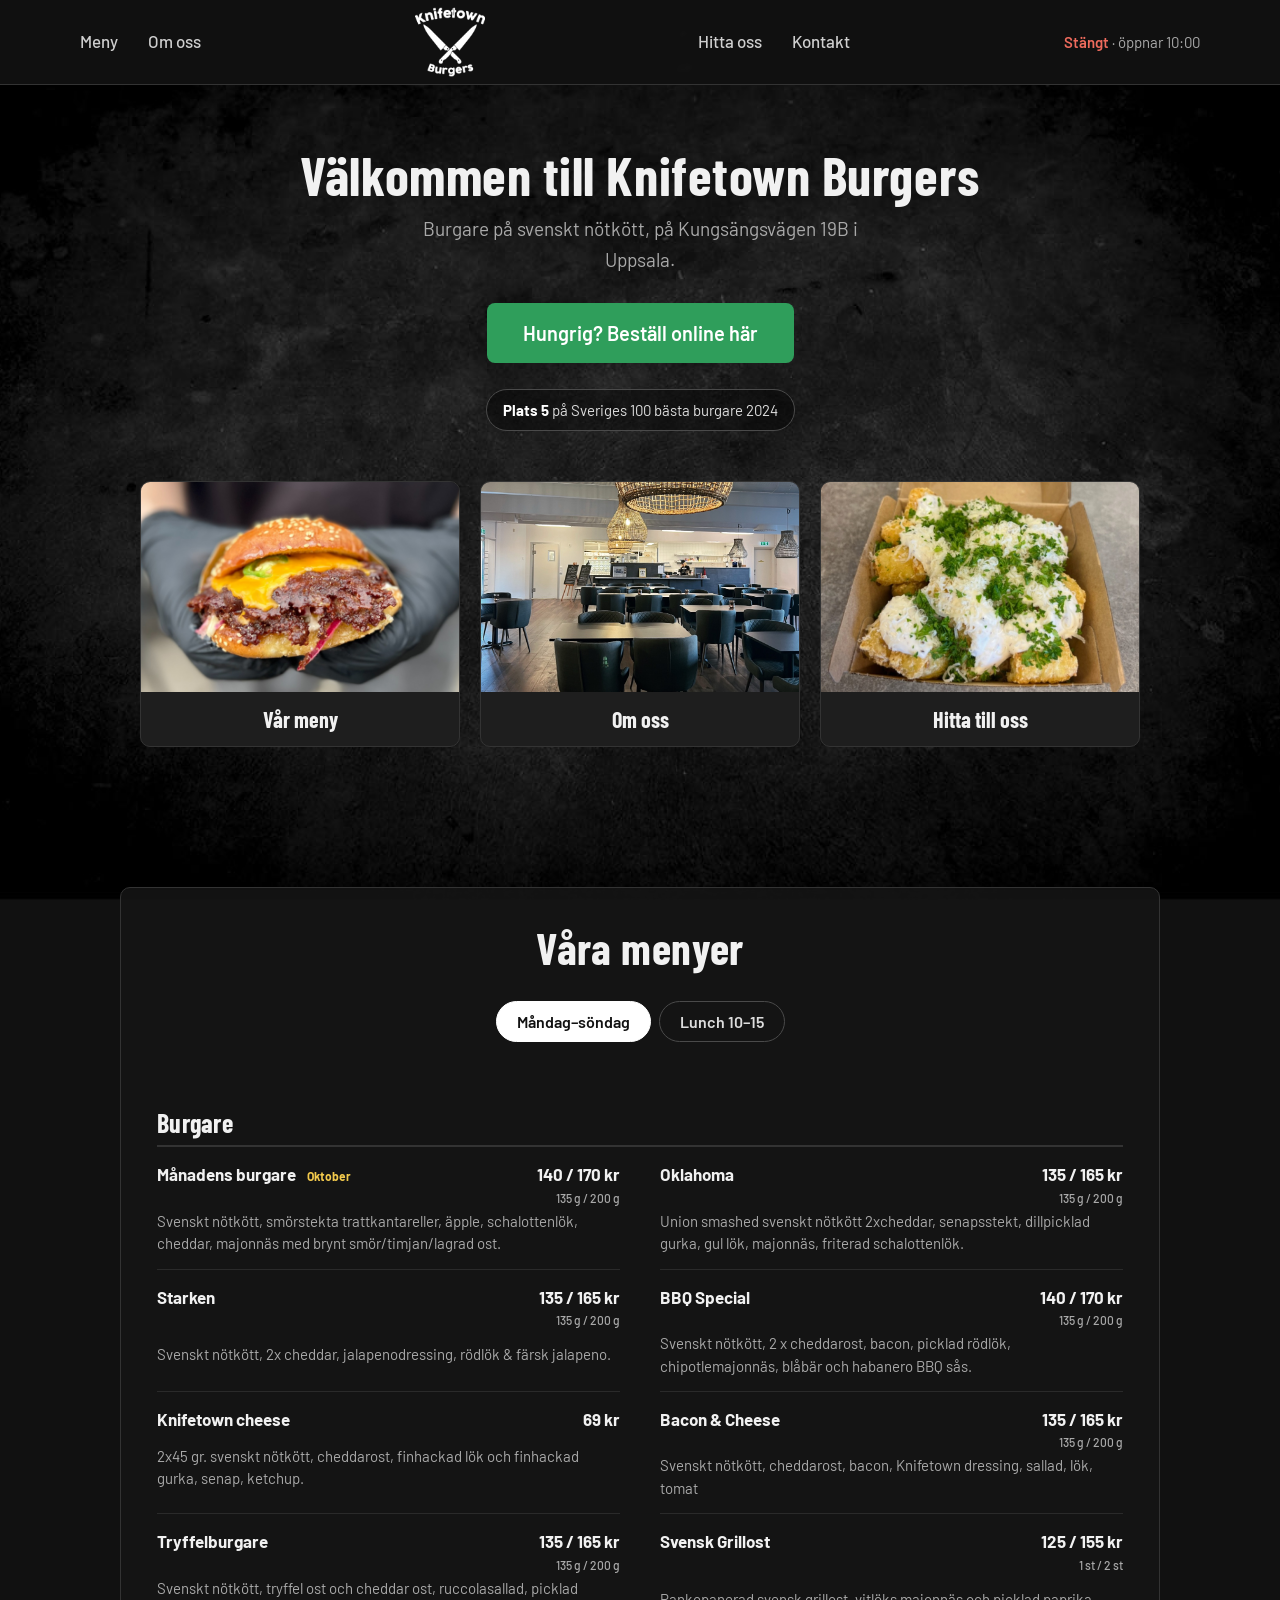
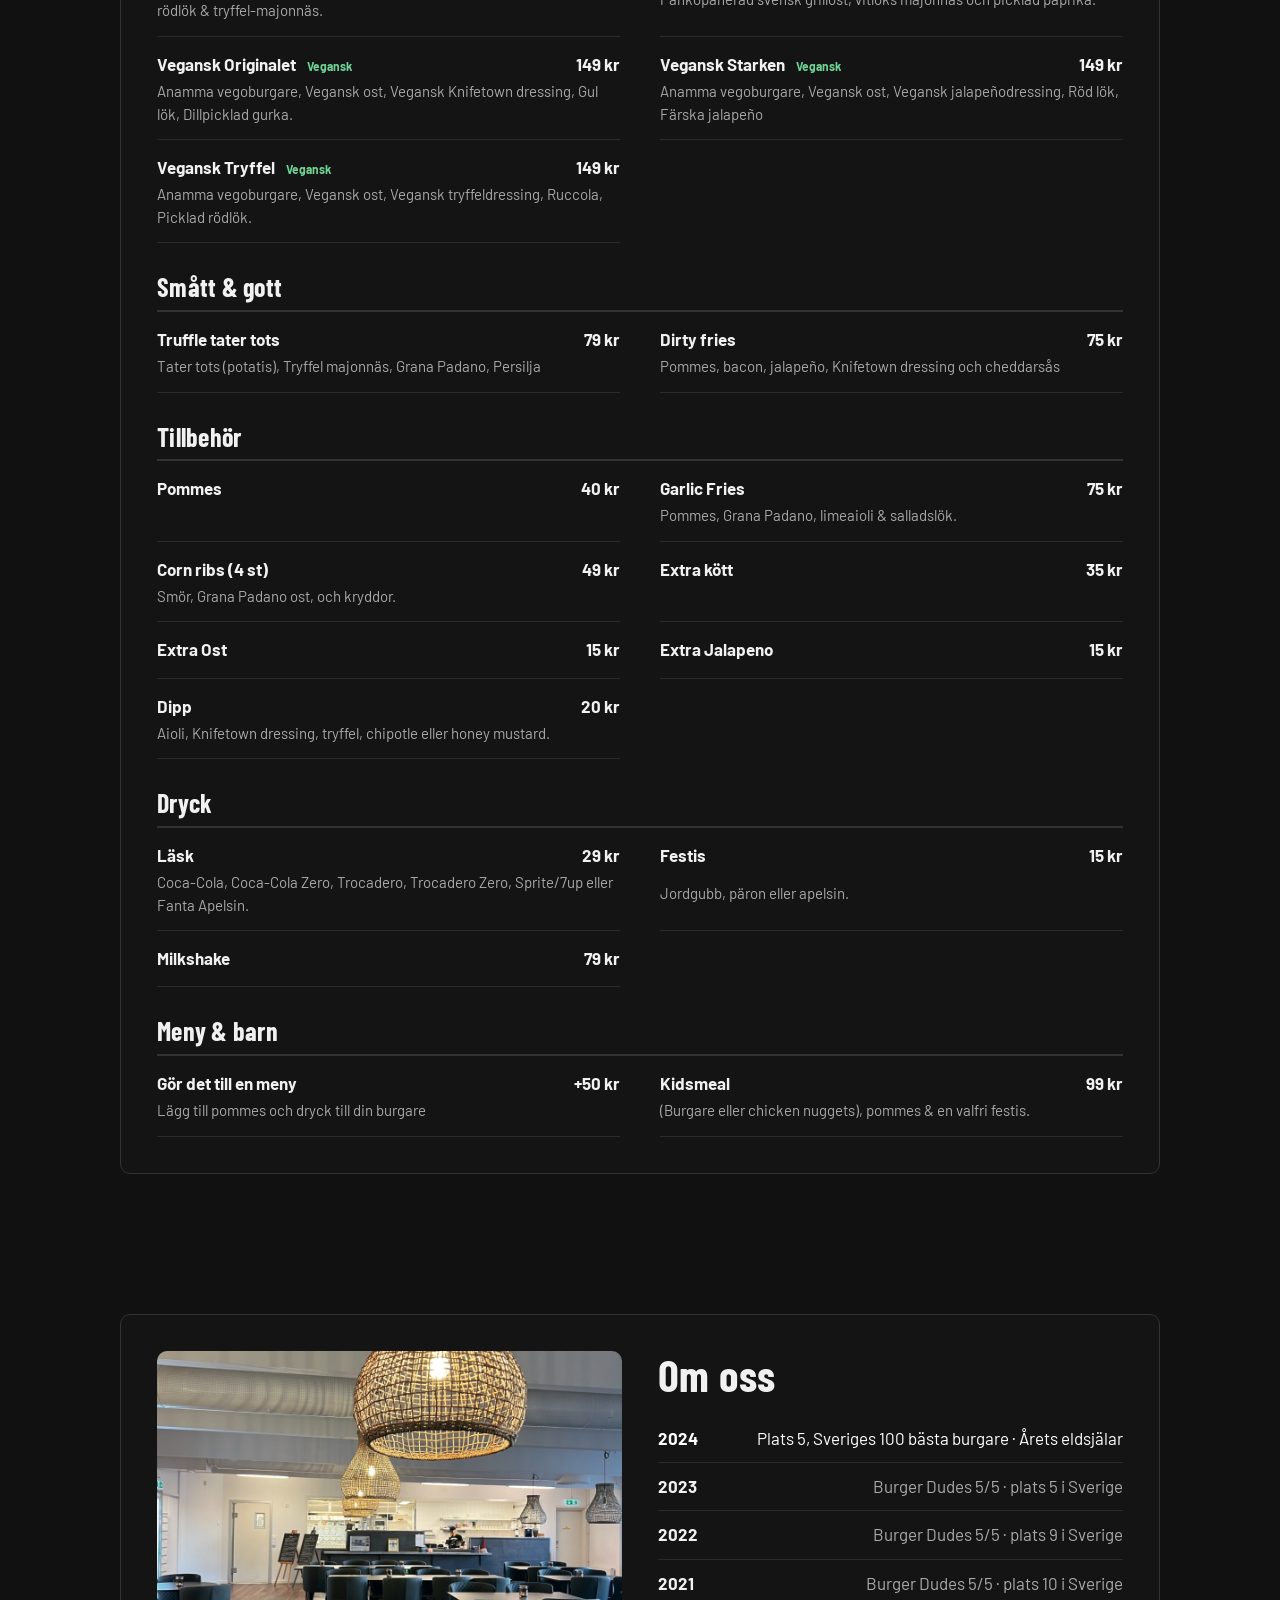
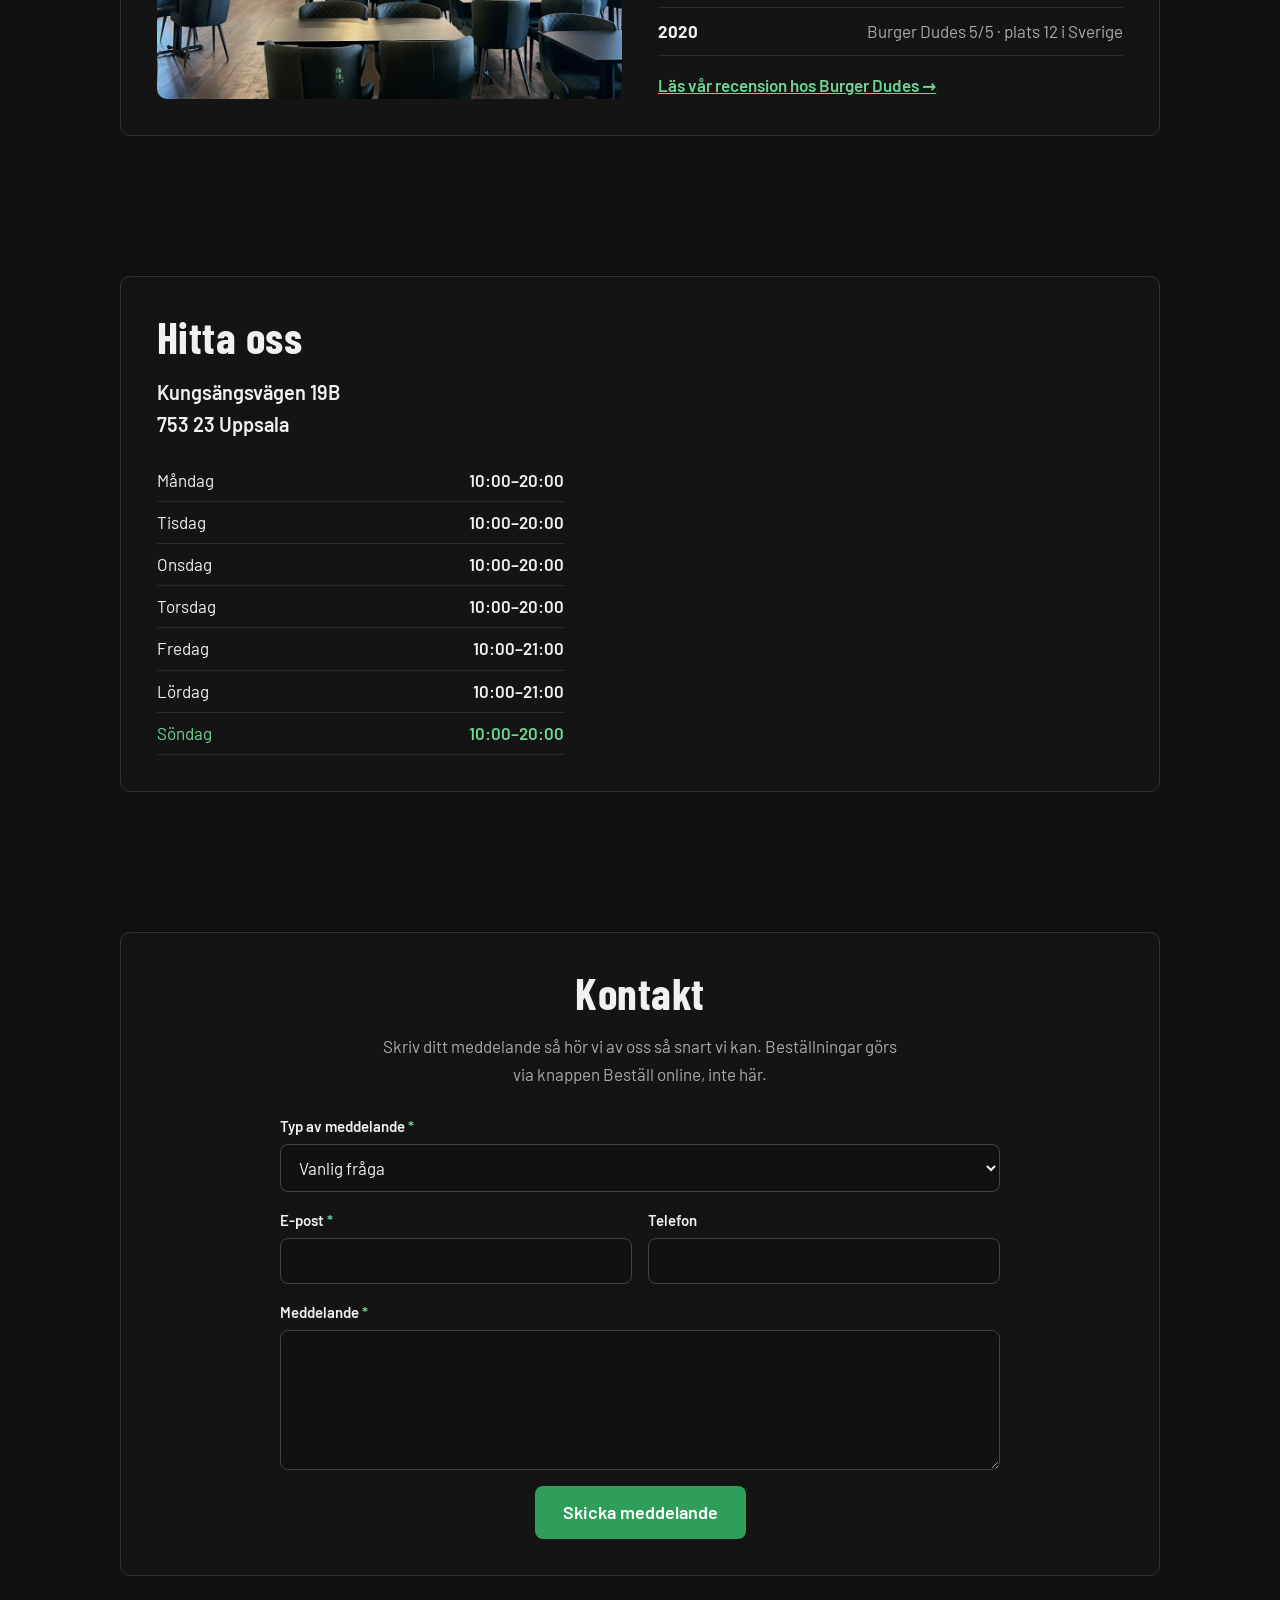
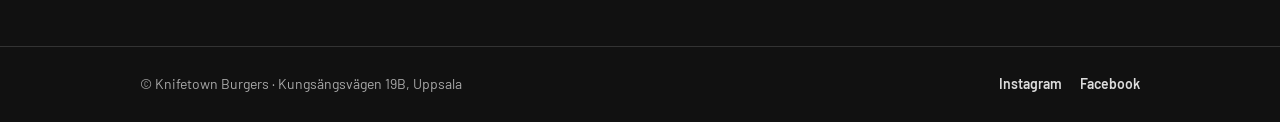
==== klassisk/index.html @ 9a9532e5 "Två versioner: klassisk och modern, med startsida" ====
<!doctype html>
<html lang="sv">
<head>
<meta charset="utf-8">
<meta name="viewport" content="width=device-width, initial-scale=1">
<meta name="robots" content="noindex">
<title>Knifetown Burgers – Uppsala</title>
<meta name="description" content="Burgare på svenskt nötkött på Kungsängsvägen 19B i Uppsala. Plats 5 på Sveriges 100 bästa burgare 2024. Beställ online.">
<link rel="icon" href="../img/favicon.png">
<link rel="preconnect" href="https://fonts.googleapis.com">
<link rel="preconnect" href="https://fonts.gstatic.com" crossorigin>
<link href="https://fonts.googleapis.com/css2?family=Barlow:wght@400;500;600;700&family=Barlow+Condensed:wght@600;700&display=swap" rel="stylesheet">
<script type="application/ld+json">
{
  "@context": "https://schema.org",
  "@type": "Restaurant",
  "name": "Knifetown Burgers",
  "servesCuisine": "Hamburgare",
  "address": {"@type": "PostalAddress", "streetAddress": "Kungsängsvägen 19B", "postalCode": "753 23", "addressLocality": "Uppsala", "addressCountry": "SE"},
  "openingHoursSpecification": [
    {"@type": "OpeningHoursSpecification", "dayOfWeek": ["Monday","Tuesday","Wednesday","Thursday","Sunday"], "opens": "10:00", "closes": "20:00"},
    {"@type": "OpeningHoursSpecification", "dayOfWeek": ["Friday","Saturday"], "opens": "10:00", "closes": "21:00"}
  ],
  "sameAs": ["https://www.instagram.com/knifetownburgers/", "https://www.facebook.com/profile.php?id=100063505151036"]
}
</script>
<style>
:root{
  --bg:#141414; --panel:#1e1e1e; --line:#333; --text:#f1f1f1; --muted:#a9a9a9;
  --green:#2f9e5b; --green-2:#37b569;
  --head:"Barlow Condensed", "Arial Narrow", sans-serif;
  --body:"Barlow", system-ui, sans-serif;
}
*{box-sizing:border-box}
html{scroll-padding-top:90px}
body{margin:0;color:var(--text);font:17px/1.6 var(--body);background:#111 url("../img/bakgrund.jpg") center top/cover fixed}
img{max-width:100%;display:block}
a{color:inherit}
h1,h2,h3{font-family:var(--head);font-weight:700;line-height:1.1;margin:0;letter-spacing:.01em}
h2{font-size:clamp(32px,4vw,44px);text-align:center;margin-bottom:28px}
.wrap{max-width:1040px;margin:0 auto;padding:0 20px}
section{padding:70px 0}
.panel{background:rgba(20,20,20,.9);border:1px solid var(--line);border-radius:10px;padding:36px}

.btn{display:inline-block;font:600 18px/1.2 var(--body);text-decoration:none;text-align:center;padding:16px 28px;border-radius:8px;background:var(--green);color:#fff;border:0;cursor:pointer}
.btn:hover{background:var(--green-2)}
.btn.dark{background:#2a2a2a}
.btn.dark:hover{background:#3a3a3a}

/* header */
header{position:sticky;top:0;z-index:20;background:rgba(17,17,17,.97);border-bottom:1px solid var(--line)}
header .wrap{display:flex;align-items:center;justify-content:space-between;gap:20px;height:84px;max-width:1160px}
header nav{display:flex;gap:30px}
header nav a{text-decoration:none;font-weight:500;color:#cfcfcf}
header nav a:hover{color:#fff}
header .logo img{width:70px;height:70px}
.hours-now{font-size:15px;color:var(--muted);white-space:nowrap}
.hours-now b{color:#6fd396;font-weight:600}
.hours-now.closed b{color:#ef6b5d}
@media (max-width:860px){header nav{display:none}}

/* start */
.welcome{text-align:center;padding:60px 0 40px}
.welcome img.big{width:180px;margin:0 auto 18px}
.welcome h1{font-size:clamp(36px,5vw,54px)}
.welcome p{color:var(--muted);font-size:19px;margin:10px auto 28px;max-width:44ch}
.welcome .btn{font-size:20px;padding:18px 36px}
.badge{display:inline-flex;align-items:center;gap:10px;margin-top:26px;padding:8px 16px;border:1px solid #4a4a4a;border-radius:99px;font-size:15px;color:#ddd;background:rgba(0,0,0,.4)}
.badge b{color:#fff}
.cards{display:grid;grid-template-columns:repeat(3,1fr);gap:20px}
.card{display:block;text-decoration:none;background:var(--panel);border:1px solid var(--line);border-radius:10px;overflow:hidden;transition:transform .2s}
.card:hover{transform:translateY(-3px)}
.card img{width:100%;height:210px;object-fit:cover}
.card span{display:block;padding:16px;text-align:center;font:700 22px/1 var(--head)}
@media (max-width:760px){.cards{grid-template-columns:1fr}}

/* meny */
.menu-switch{display:flex;justify-content:center;gap:8px;margin-bottom:10px}
.menu-switch button{font:600 16px var(--body);padding:10px 20px;border-radius:99px;border:1px solid #4a4a4a;background:transparent;color:#ddd;cursor:pointer}
.menu-switch button[aria-pressed=true]{background:#fff;color:#111;border-color:#fff}
.lunch-note{text-align:center;color:#6fd396;font-weight:600;min-height:1.6em;margin:0 0 6px}
.cat{margin-top:30px}
.cat h3{font-size:26px;border-bottom:2px solid var(--line);padding-bottom:8px}
.items{display:grid;grid-template-columns:1fr 1fr;gap:0 40px}
.item{display:grid;grid-template-columns:1fr auto;gap:2px 16px;padding:14px 0;border-bottom:1px solid #2a2a2a}
.item b{font-weight:700}
.item .v{font-size:12px;font-weight:700;color:#6fd396;margin-left:8px}
.item .pr{font-weight:700;white-space:nowrap;text-align:right}
.item .pr small{display:block;font-size:12px;font-weight:500;color:var(--muted)}
.item p{grid-column:1 / 3;margin:0;color:var(--muted);font-size:15px;line-height:1.5}
body.lunch .item.no-lunch{opacity:.35}
@media (max-width:760px){.items{grid-template-columns:1fr}.panel{padding:24px 18px}}

/* om oss */
.about{display:grid;grid-template-columns:1fr 1fr;gap:36px;align-items:center}
.about img{border-radius:10px;width:100%;aspect-ratio:4/3;object-fit:cover}
.about h2{text-align:left;margin-bottom:16px}
.awards{list-style:none;margin:0;padding:0}
.awards li{display:flex;justify-content:space-between;gap:16px;padding:10px 0;border-bottom:1px solid #2a2a2a}
.awards li b{font-weight:700}
.awards li span{color:var(--muted);text-align:right}
.awards li.top b,.awards li.top span{color:#fff}
.about a.link{display:inline-block;margin-top:16px;color:#6fd396;font-weight:600}
@media (max-width:760px){.about{grid-template-columns:1fr}}

/* hitta oss */
.find{display:grid;grid-template-columns:1fr 1.3fr;gap:30px;align-items:start}
.find h2{text-align:left;margin-bottom:14px}
.find .addr{font-size:20px;font-weight:600;margin:0 0 20px}
.hours{width:100%;border-collapse:collapse}
.hours td{padding:7px 0;border-bottom:1px solid #2a2a2a}
.hours td:last-child{text-align:right;font-weight:600}
.hours tr.today td{color:#6fd396}
.find iframe{width:100%;height:100%;min-height:340px;border:0;border-radius:10px}
@media (max-width:760px){.find{grid-template-columns:1fr}}

/* kontakt */
form{display:grid;grid-template-columns:1fr 1fr;gap:16px;max-width:720px;margin:0 auto}
form label{display:grid;gap:6px;font-weight:600;font-size:15px}
form label.full{grid-column:1 / -1}
form input,form select,form textarea{font:17px var(--body);color:var(--text);background:#111;border:1px solid #444;border-radius:8px;padding:12px 14px;width:100%}
form textarea{min-height:140px;resize:vertical}
form input:focus,form select:focus,form textarea:focus{outline:2px solid var(--green);border-color:var(--green)}
form .req{color:#6fd396}
form .btn{grid-column:1 / -1;justify-self:center}
.contact-intro{text-align:center;color:var(--muted);max-width:52ch;margin:-12px auto 26px}
.sent{grid-column:1 / -1;text-align:center;margin:0;padding:14px;border-radius:8px;background:rgba(47,158,91,.15);border:1px solid var(--green);display:none}
.sent.show{display:block}
@media (max-width:640px){form{grid-template-columns:1fr}}

footer{background:#111;border-top:1px solid var(--line);padding:26px 0 100px;color:var(--muted);font-size:14px}
footer .wrap{display:flex;justify-content:space-between;align-items:center;gap:16px;flex-wrap:wrap}
footer .social{display:flex;gap:18px}
footer .social a{color:#ddd;font-weight:600;text-decoration:none}
footer .social a:hover{color:#fff}
@media (min-width:761px){footer{padding-bottom:26px}}

.orderbar{display:none}
@media (max-width:760px){
  .orderbar{display:block;position:fixed;left:12px;right:12px;bottom:calc(12px + env(safe-area-inset-bottom));z-index:30}
  .orderbar .btn{display:block;box-shadow:0 6px 20px rgba(0,0,0,.5)}
}
</style>
</head>
<body>

<header>
  <div class="wrap">
    <nav>
      <a href="#meny">Meny</a>
      <a href="#om">Om oss</a>
    </nav>
    <a class="logo" href="#"><img src="../img/logo.png" alt="Knifetown Burgers"></a>
    <nav>
      <a href="#hitta">Hitta oss</a>
      <a href="#kontakt">Kontakt</a>
    </nav>
    <span class="hours-now" id="status">Öppet 10–20</span>
  </div>
</header>

<main>
<section class="welcome">
  <div class="wrap">
    <h1>Välkommen till Knifetown Burgers</h1>
    <p>Burgare på svenskt nötkött, på Kungsängsvägen 19B i Uppsala.</p>
    <a class="btn" href="https://qopla.com/restaurant/knifetown-burgers-/qQALLpRyEO/order" target="_blank" rel="noopener">Hungrig? Beställ online här</a>
    <div><span class="badge"><span><b>Plats 5</b> på Sveriges 100 bästa burgare 2024</span></span></div>
  </div>
</section>

<section style="padding-top:10px">
  <div class="wrap cards">
    <a class="card" href="#meny"><img src="../img/burgare.jpg" alt="Burgare med cheddar"><span>Vår meny</span></a>
    <a class="card" href="#om"><img src="../img/restaurang.jpg" alt="Matsalen" style="object-position:center 65%"><span>Om oss</span></a>
    <a class="card" href="#hitta"><img src="../img/tater-tots.jpg" alt="Truffle tater tots"><span>Hitta till oss</span></a>
  </div>
</section>

<section id="meny">
  <div class="wrap panel">
    <h2>Våra menyer</h2>
    <div class="menu-switch" role="group" aria-label="Välj meny">
      <button type="button" aria-pressed="true" data-mode="dag">Måndag–söndag</button>
      <button type="button" aria-pressed="false" data-mode="lunch">Lunch 10–15</button>
    </div>
    <p class="lunch-note" id="lunch-note"></p>
    <div class="cat">
      <h3>Burgare</h3>
      <div class="items">
        <div class="item"><b>Månadens burgare <span class="v" style="color:#f2c94c">Oktober</span></b><span class="pr" data-dag="140 / 170 kr" data-lunch="170 / 200 kr">140 / 170 kr<small>135 g / 200 g</small></span><p>Svenskt nötkött, smörstekta trattkantareller, äpple, schalottenlök, cheddar, majonnäs med brynt smör/timjan/lagrad ost.</p></div>
        <div class="item"><b>Oklahoma</b><span class="pr" data-dag="135 / 165 kr" data-lunch="165 / 195 kr">135 / 165 kr<small>135 g / 200 g</small></span><p>Union smashed svenskt nötkött 2xcheddar, senapsstekt, dillpicklad gurka, gul lök, majonnäs, friterad schalottenlök.</p></div>
        <div class="item"><b>Starken</b><span class="pr" data-dag="135 / 165 kr" data-lunch="165 / 195 kr">135 / 165 kr<small>135 g / 200 g</small></span><p>Svenskt nötkött, 2x cheddar, jalapenodressing, rödlök &amp; färsk jalapeno.</p></div>
        <div class="item"><b>BBQ Special</b><span class="pr" data-dag="140 / 170 kr" data-lunch="170 / 200 kr">140 / 170 kr<small>135 g / 200 g</small></span><p>Svenskt nötkött, 2 x cheddarost, bacon, picklad rödlök, chipotlemajonnäs, blåbär och habanero BBQ sås.</p></div>
        <div class="item"><b>Knifetown cheese</b><span class="pr" data-dag="69 kr" data-lunch="99 kr">69 kr</span><p>2x45 gr. svenskt nötkött, cheddarost, finhackad lök och finhackad gurka, senap, ketchup.</p></div>
        <div class="item"><b>Bacon &amp; Cheese</b><span class="pr" data-dag="135 / 165 kr" data-lunch="165 / 195 kr">135 / 165 kr<small>135 g / 200 g</small></span><p>Svenskt nötkött, cheddarost, bacon, Knifetown dressing, sallad, lök, tomat</p></div>
        <div class="item"><b>Tryffelburgare</b><span class="pr" data-dag="135 / 165 kr" data-lunch="165 / 195 kr">135 / 165 kr<small>135 g / 200 g</small></span><p>Svenskt nötkött, tryffel ost och cheddar ost, ruccolasallad, picklad rödlök &amp; tryffel-majonnäs.</p></div>
        <div class="item"><b>Svensk Grillost</b><span class="pr" data-dag="125 / 155 kr" data-lunch="155 / 170 kr">125 / 155 kr<small>1 st / 2 st</small></span><p>Pankopanerad svensk grillost, vitlöks majonnäs och picklad paprika.</p></div>
        <div class="item"><b>Vegansk Originalet <span class="v">Vegansk</span></b><span class="pr" data-dag="149 kr" data-lunch="170 kr">149 kr</span><p>Anamma vegoburgare, Vegansk ost, Vegansk Knifetown dressing, Gul lök, Dillpicklad gurka.</p></div>
        <div class="item"><b>Vegansk Starken <span class="v">Vegansk</span></b><span class="pr" data-dag="149 kr" data-lunch="170 kr">149 kr</span><p>Anamma vegoburgare, Vegansk ost, Vegansk jalapeñodressing, Röd lök, Färska jalapeño</p></div>
        <div class="item"><b>Vegansk Tryffel <span class="v">Vegansk</span></b><span class="pr" data-dag="149 kr" data-lunch="170 kr">149 kr</span><p>Anamma vegoburgare, Vegansk ost, Vegansk tryffeldressing, Ruccola, Picklad rödlök.</p></div>
      </div>
    </div>
    <div class="cat">
      <h3>Smått &amp; gott</h3>
      <div class="items">
        <div class="item"><b>Truffle tater tots</b><span class="pr">79 kr</span><p>Tater tots (potatis), Tryffel majonnäs, Grana Padano, Persilja</p></div>
        <div class="item no-lunch"><b>Dirty fries</b><span class="pr">75 kr</span><p>Pommes, bacon, jalapeño, Knifetown dressing och cheddarsås</p></div>
      </div>
    </div>
    <div class="cat">
      <h3>Tillbehör</h3>
      <div class="items">
        <div class="item"><b>Pommes</b><span class="pr">40 kr</span></div>
        <div class="item"><b>Garlic Fries</b><span class="pr">75 kr</span><p>Pommes, Grana Padano, limeaioli &amp; salladslök.</p></div>
        <div class="item no-lunch"><b>Corn ribs (4 st)</b><span class="pr">49 kr</span><p>Smör, Grana Padano ost, och kryddor.</p></div>
        <div class="item"><b>Extra kött</b><span class="pr">35 kr</span></div>
        <div class="item"><b>Extra Ost</b><span class="pr">15 kr</span></div>
        <div class="item"><b>Extra Jalapeno</b><span class="pr">15 kr</span></div>
        <div class="item"><b>Dipp</b><span class="pr">20 kr</span><p>Aioli, Knifetown dressing, tryffel, chipotle eller honey mustard.</p></div>
      </div>
    </div>
    <div class="cat">
      <h3>Dryck</h3>
      <div class="items">
        <div class="item"><b>Läsk</b><span class="pr">29 kr</span><p>Coca-Cola, Coca-Cola Zero, Trocadero, Trocadero Zero, Sprite/7up eller Fanta Apelsin.</p></div>
        <div class="item"><b>Festis</b><span class="pr">15 kr</span><p>Jordgubb, päron eller apelsin.</p></div>
        <div class="item"><b>Milkshake</b><span class="pr">79 kr</span></div>
      </div>
    </div>
    <div class="cat">
      <h3>Meny &amp; barn</h3>
      <div class="items">
        <div class="item no-lunch"><b>Gör det till en meny</b><span class="pr">+50 kr</span><p>Lägg till pommes och dryck till din burgare</p></div>
        <div class="item"><b>Kidsmeal</b><span class="pr">99 kr</span><p>(Burgare eller chicken nuggets), pommes &amp; en valfri festis.</p></div>
      </div>
    </div>
  </div>
</section>

<section id="om">
  <div class="wrap panel about">
    <img src="../img/restaurang.jpg" alt="Matsalen hos Knifetown Burgers" loading="lazy">
    <div>
      <h2>Om oss</h2>
      <ul class="awards">
        <li class="top"><b>2024</b><span>Plats 5, Sveriges 100 bästa burgare · Årets eldsjälar</span></li>
        <li><b>2023</b><span>Burger Dudes 5/5 · plats 5 i Sverige</span></li>
        <li><b>2022</b><span>Burger Dudes 5/5 · plats 9 i Sverige</span></li>
        <li><b>2021</b><span>Burger Dudes 5/5 · plats 10 i Sverige</span></li>
        <li><b>2020</b><span>Burger Dudes 5/5 · plats 12 i Sverige</span></li>
      </ul>
      <a class="link" href="https://www.burgerdudes.se/sweden/knivsta/knifetown-burgers/" target="_blank" rel="noopener">Läs vår recension hos Burger Dudes →</a>
    </div>
  </div>
</section>

<section id="hitta">
  <div class="wrap panel find">
    <div>
      <h2>Hitta oss</h2>
      <p class="addr">Kungsängsvägen 19B<br>753 23 Uppsala</p>
      <table class="hours">
        <tr data-d="1"><td>Måndag</td><td>10:00–20:00</td></tr>
        <tr data-d="2"><td>Tisdag</td><td>10:00–20:00</td></tr>
        <tr data-d="3"><td>Onsdag</td><td>10:00–20:00</td></tr>
        <tr data-d="4"><td>Torsdag</td><td>10:00–20:00</td></tr>
        <tr data-d="5"><td>Fredag</td><td>10:00–21:00</td></tr>
        <tr data-d="6"><td>Lördag</td><td>10:00–21:00</td></tr>
        <tr data-d="0"><td>Söndag</td><td>10:00–20:00</td></tr>
      </table>
    </div>
    <iframe title="Karta till Knifetown Burgers" loading="lazy" src="https://www.google.com/maps?q=Kungs%C3%A4ngsv%C3%A4gen+19B,+753+23+Uppsala&output=embed"></iframe>
  </div>
</section>

<section id="kontakt">
  <div class="wrap panel">
    <h2>Kontakt</h2>
    <p class="contact-intro">Skriv ditt meddelande så hör vi av oss så snart vi kan. Beställningar görs via knappen Beställ online, inte här.</p>
    <form id="contact-form" novalidate>
      <label class="full"><span>Typ av meddelande <span class="req">*</span></span>
        <select name="typ" required>
          <option>Vanlig fråga</option>
          <option>Fel på hemsidan (inte beställningar via Qopla)</option>
        </select>
      </label>
      <label><span>E-post <span class="req">*</span></span><input type="email" name="epost" required autocomplete="email"></label>
      <label><span>Telefon</span><input type="tel" name="telefon" autocomplete="tel"></label>
      <label class="full"><span>Meddelande <span class="req">*</span></span><textarea name="meddelande" required></textarea></label>
      <button class="btn" type="submit">Skicka meddelande</button>
      <p class="sent" id="sent" role="status"></p>
    </form>
  </div>
</section>
</main>

<footer>
  <div class="wrap">
    <span>© Knifetown Burgers · Kungsängsvägen 19B, Uppsala</span>
    <div class="social">
      <a href="https://www.instagram.com/knifetownburgers/" target="_blank" rel="noopener">Instagram</a>
      <a href="https://www.facebook.com/profile.php?id=100063505151036" target="_blank" rel="noopener">Facebook</a>
    </div>
  </div>
</footer>

<div class="orderbar"><a class="btn" href="https://qopla.com/restaurant/knifetown-burgers-/qQALLpRyEO/order" target="_blank" rel="noopener">Beställ online</a></div>

<script>
// måndag–söndag / lunch
const note = document.getElementById("lunch-note");
document.querySelectorAll(".menu-switch button").forEach(b => b.addEventListener("click", () => {
  const lunch = b.dataset.mode === "lunch";
  document.querySelectorAll(".menu-switch button").forEach(x => x.setAttribute("aria-pressed", x === b));
  document.body.classList.toggle("lunch", lunch);
  document.querySelectorAll(".pr[data-lunch]").forEach(p => { p.firstChild.textContent = lunch ? p.dataset.lunch : p.dataset.dag; });
  note.textContent = lunch ? "Alla dagar 10–15. Pommes och dryck ingår till burgarna." : "";
}));

// kontaktformulär – demo, skickar inget
const form = document.getElementById("contact-form"), sent = document.getElementById("sent");
form.addEventListener("submit", e => {
  e.preventDefault();
  if (!form.checkValidity()) { form.reportValidity(); return; }
  sent.textContent = "Tack! Det här är en demo, så meddelandet skickades inte någonstans.";
  sent.classList.add("show");
  form.reset();
});

// öppet nu
(() => {
  const p = Object.fromEntries(new Intl.DateTimeFormat("en-GB", {timeZone:"Europe/Stockholm", weekday:"short", hour:"2-digit", minute:"2-digit", hourCycle:"h23"})
    .formatToParts(new Date()).map(x => [x.type, x.value]));
  const d = ["Sun","Mon","Tue","Wed","Thu","Fri","Sat"].indexOf(p.weekday), m = +p.hour * 60 + +p.minute;
  const close = d === 5 || d === 6 ? 21 : 20, el = document.getElementById("status");
  document.querySelector(`.hours tr[data-d="${d}"]`)?.classList.add("today");
  if (m >= 600 && m < close * 60) el.innerHTML = `<b>Öppet nu</b> · till ${close}:00`;
  else { el.classList.add("closed"); el.innerHTML = `<b>Stängt</b> · öppnar 10:00`; }
})();
</script>
</body>
</html>
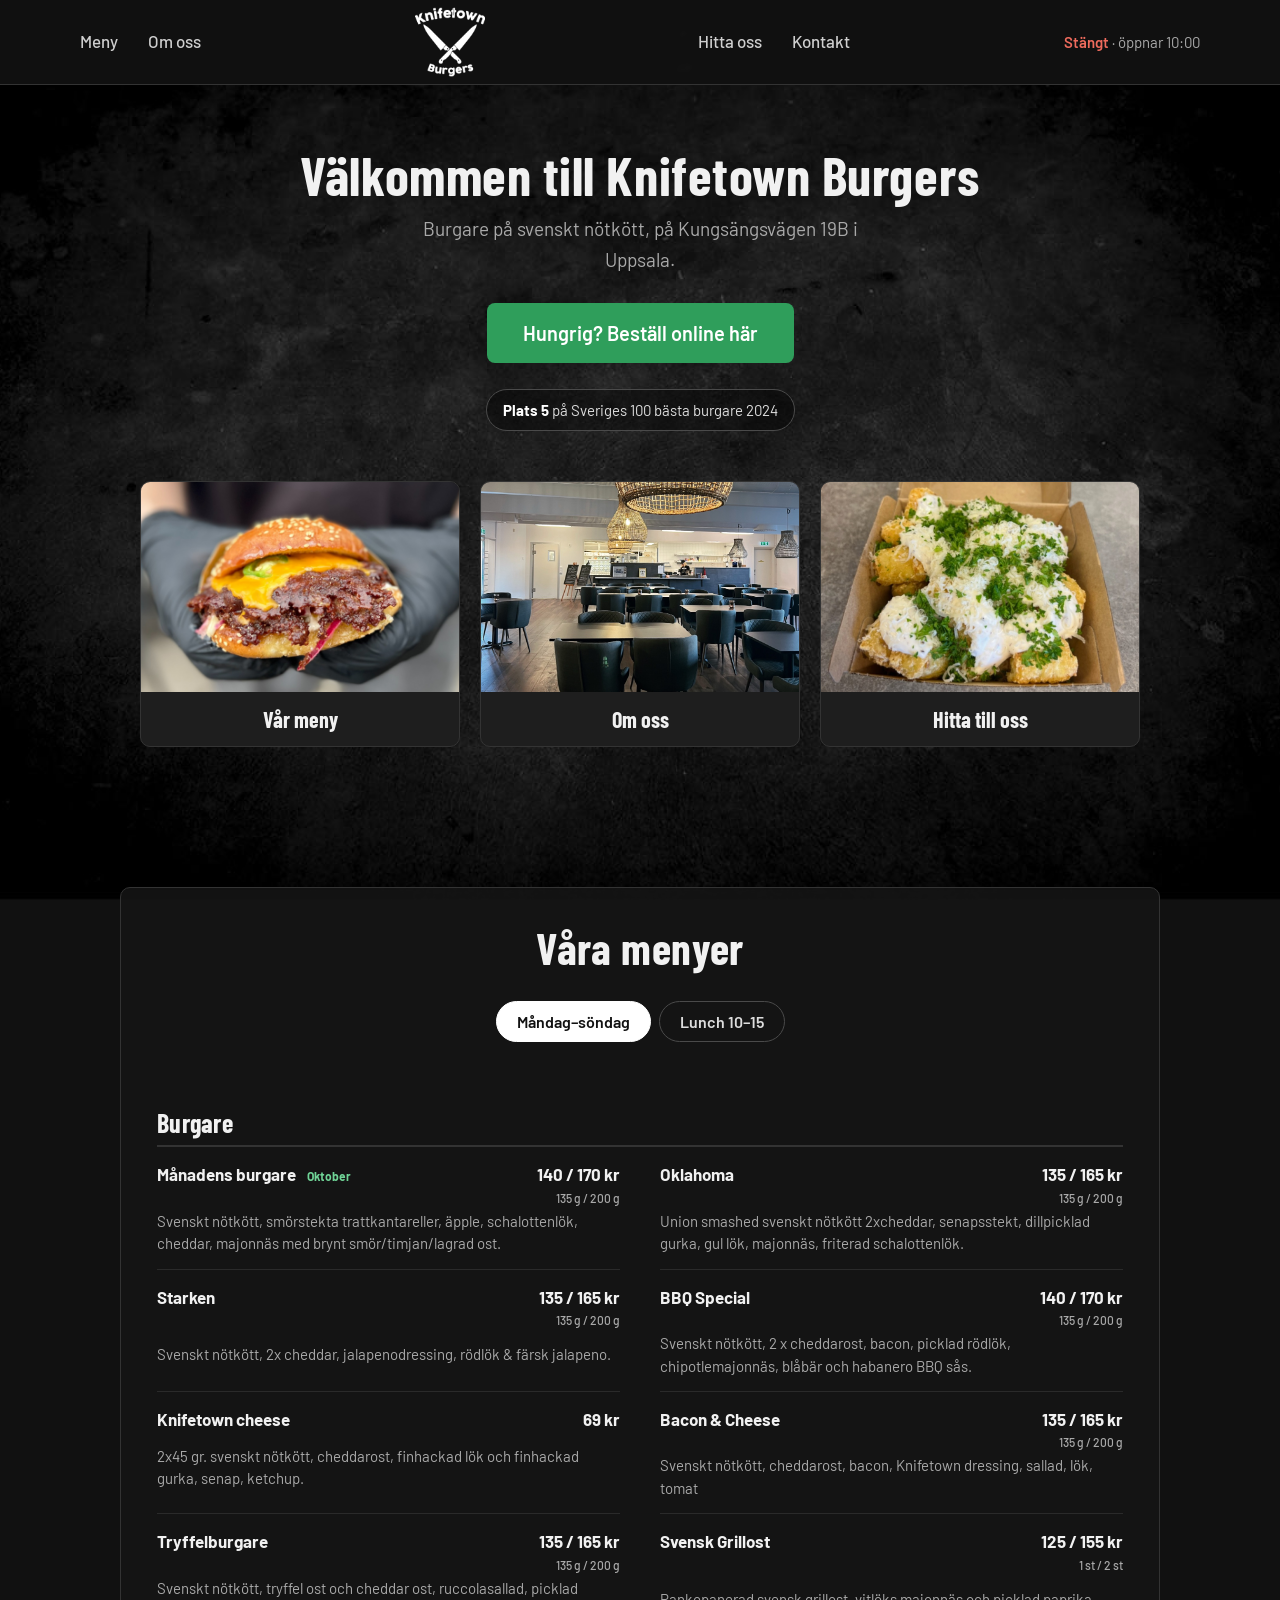
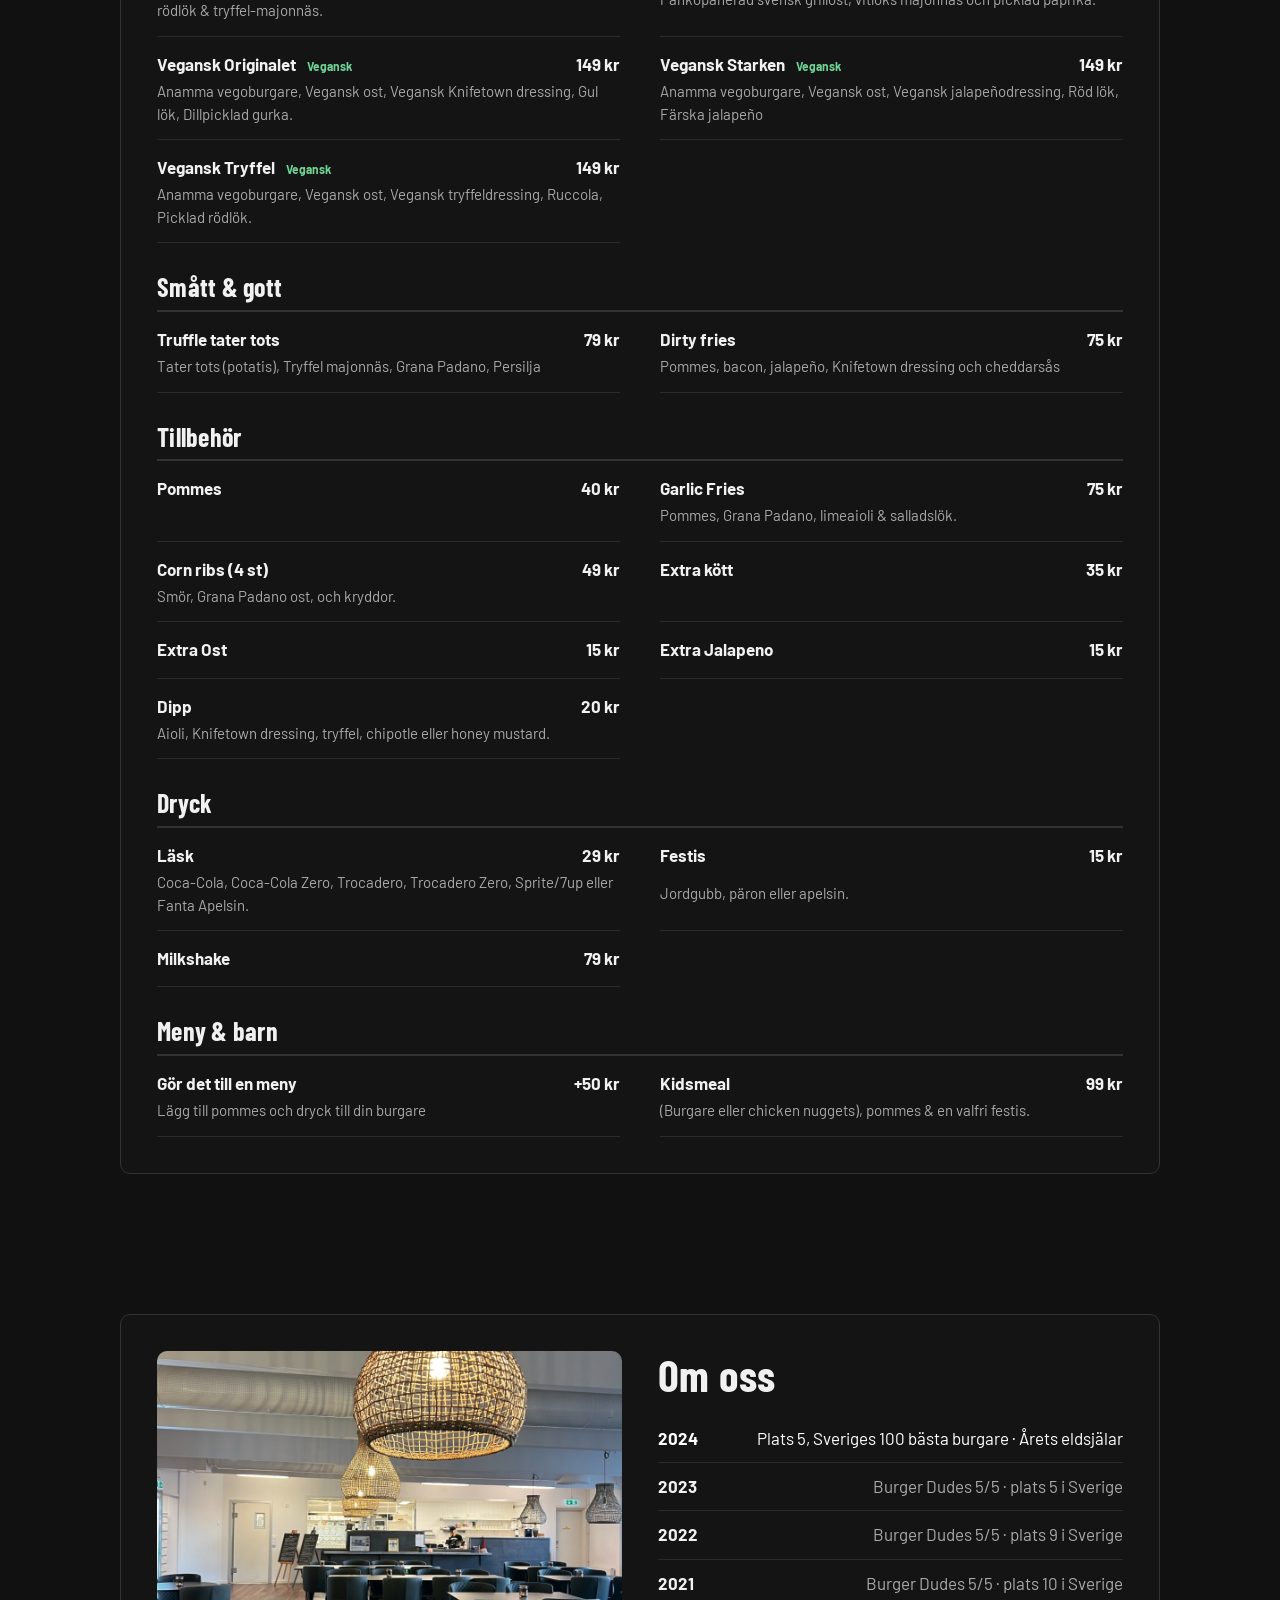
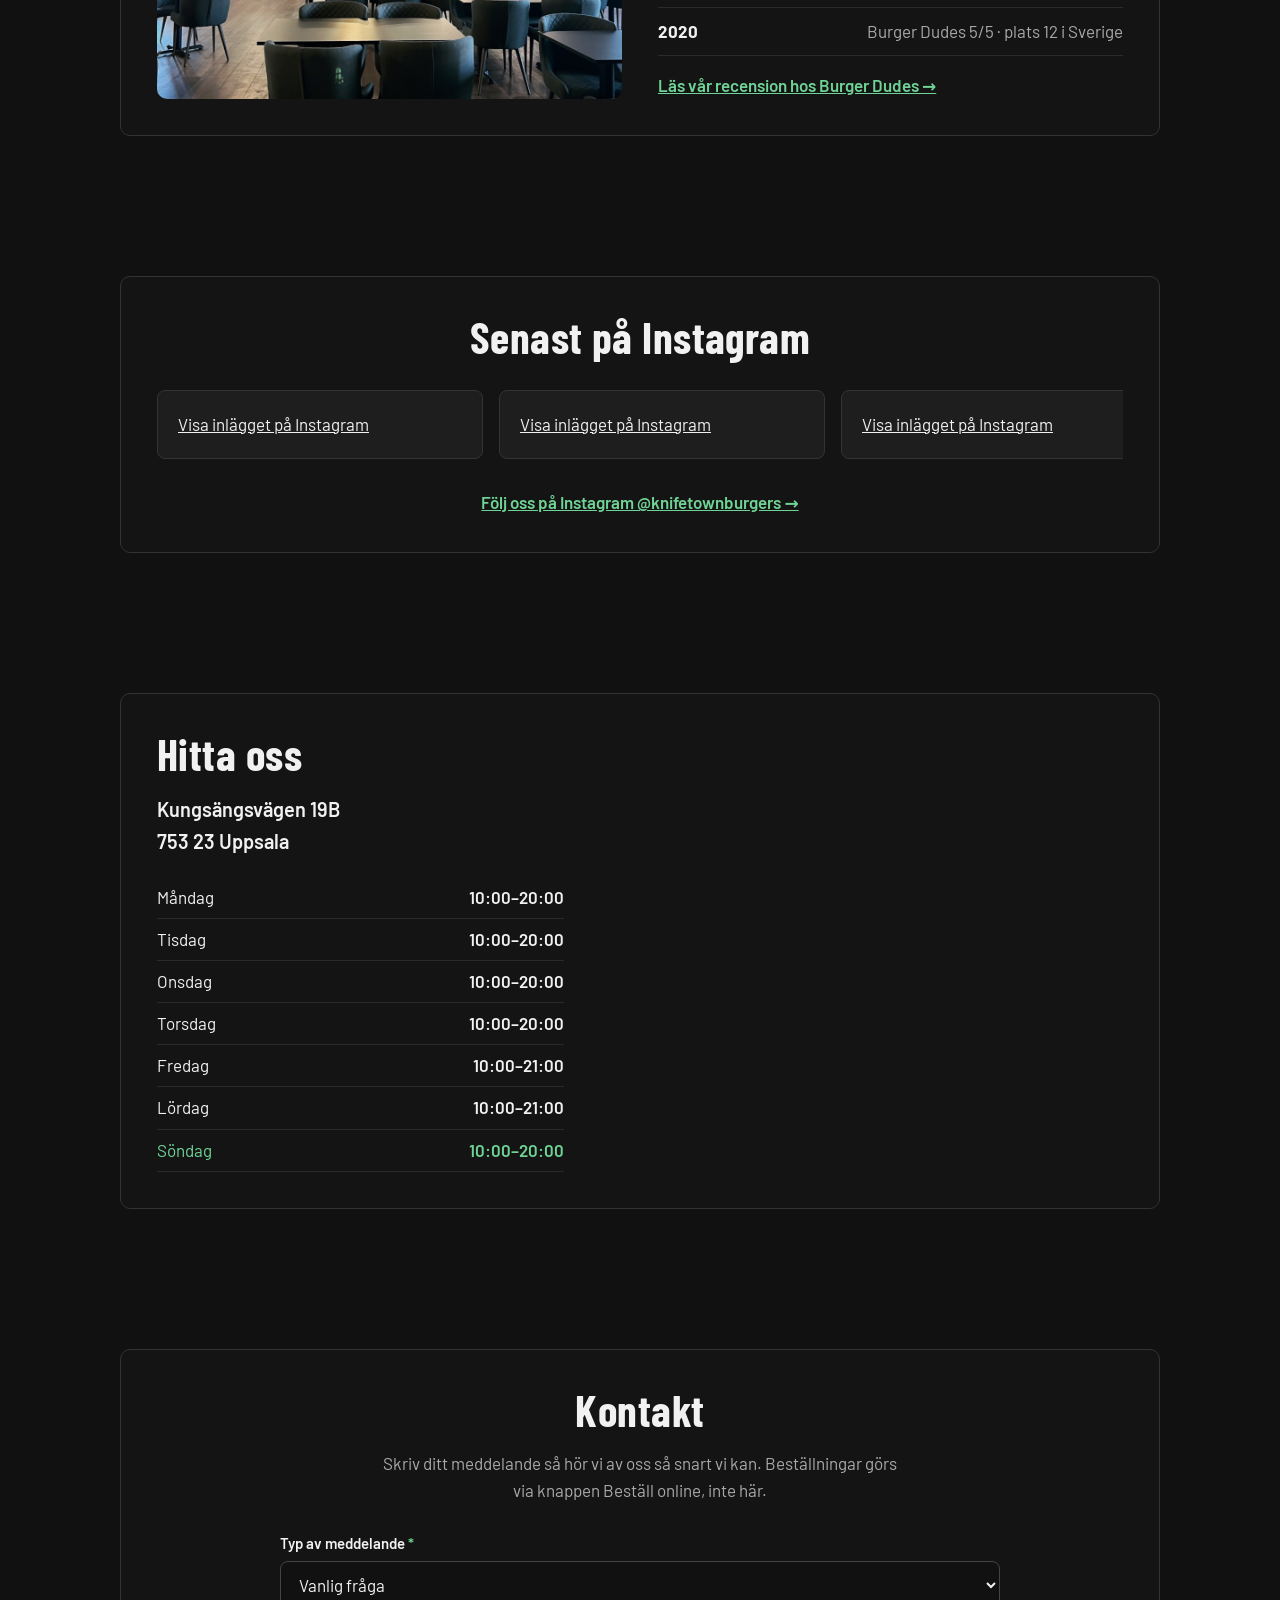
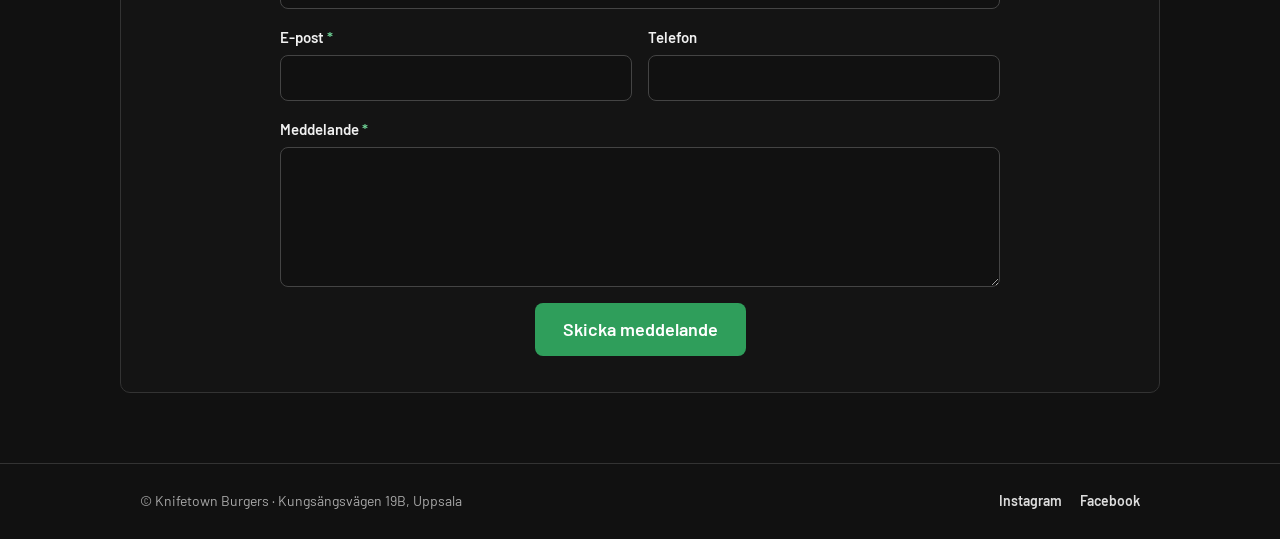
==== commit 1f39a616: "Vit accentfärg som i loggan och senaste Instagram-inläggen" ====
--- a/klassisk/index.html
+++ b/klassisk/index.html
@@ -103,6 +103,12 @@
 .about a.link{display:inline-block;margin-top:16px;color:#6fd396;font-weight:600}
 @media (max-width:760px){.about{grid-template-columns:1fr}}
 
+/* instagram */
+.feed{display:flex;gap:16px;overflow-x:auto;scroll-snap-type:x mandatory;padding-bottom:12px;scrollbar-color:#444 transparent}
+.feed .instagram-media,.feed iframe{flex:0 0 326px!important;min-width:326px!important;max-width:326px!important;margin:0!important;scroll-snap-align:start}
+.feed blockquote{background:#1e1e1e;border:1px solid #333;border-radius:8px;padding:20px}
+.insta-link{display:block;text-align:center;margin-top:18px;color:#6fd396;font-weight:600}
+
 /* hitta oss */
 .find{display:grid;grid-template-columns:1fr 1.3fr;gap:30px;align-items:start}
 .find h2{text-align:left;margin-bottom:14px}
@@ -188,7 +194,7 @@
     <div class="cat">
       <h3>Burgare</h3>
       <div class="items">
-        <div class="item"><b>Månadens burgare <span class="v" style="color:#f2c94c">Oktober</span></b><span class="pr" data-dag="140 / 170 kr" data-lunch="170 / 200 kr">140 / 170 kr<small>135 g / 200 g</small></span><p>Svenskt nötkött, smörstekta trattkantareller, äpple, schalottenlök, cheddar, majonnäs med brynt smör/timjan/lagrad ost.</p></div>
+        <div class="item"><b>Månadens burgare <span class="v" style="color:#6fd396">Oktober</span></b><span class="pr" data-dag="140 / 170 kr" data-lunch="170 / 200 kr">140 / 170 kr<small>135 g / 200 g</small></span><p>Svenskt nötkött, smörstekta trattkantareller, äpple, schalottenlök, cheddar, majonnäs med brynt smör/timjan/lagrad ost.</p></div>
         <div class="item"><b>Oklahoma</b><span class="pr" data-dag="135 / 165 kr" data-lunch="165 / 195 kr">135 / 165 kr<small>135 g / 200 g</small></span><p>Union smashed svenskt nötkött 2xcheddar, senapsstekt, dillpicklad gurka, gul lök, majonnäs, friterad schalottenlök.</p></div>
         <div class="item"><b>Starken</b><span class="pr" data-dag="135 / 165 kr" data-lunch="165 / 195 kr">135 / 165 kr<small>135 g / 200 g</small></span><p>Svenskt nötkött, 2x cheddar, jalapenodressing, rödlök &amp; färsk jalapeno.</p></div>
         <div class="item"><b>BBQ Special</b><span class="pr" data-dag="140 / 170 kr" data-lunch="170 / 200 kr">140 / 170 kr<small>135 g / 200 g</small></span><p>Svenskt nötkött, 2 x cheddarost, bacon, picklad rödlök, chipotlemajonnäs, blåbär och habanero BBQ sås.</p></div>
@@ -252,6 +258,20 @@
       </ul>
       <a class="link" href="https://www.burgerdudes.se/sweden/knivsta/knifetown-burgers/" target="_blank" rel="noopener">Läs vår recension hos Burger Dudes →</a>
     </div>
+  </div>
+</section>
+
+<section id="instagram">
+  <div class="wrap panel">
+    <h2>Senast på Instagram</h2>
+    <div class="feed">
+      <blockquote class="instagram-media" data-instgrm-permalink="https://www.instagram.com/p/Dd6La5-oDU0/" data-instgrm-version="14"><a href="https://www.instagram.com/p/Dd6La5-oDU0/" target="_blank" rel="noopener">Visa inlägget på Instagram</a></blockquote>
+      <blockquote class="instagram-media" data-instgrm-permalink="https://www.instagram.com/reel/DdtggC8oblx/" data-instgrm-version="14"><a href="https://www.instagram.com/reel/DdtggC8oblx/" target="_blank" rel="noopener">Visa inlägget på Instagram</a></blockquote>
+      <blockquote class="instagram-media" data-instgrm-permalink="https://www.instagram.com/p/Ddq5Xziocdc/" data-instgrm-version="14"><a href="https://www.instagram.com/p/Ddq5Xziocdc/" target="_blank" rel="noopener">Visa inlägget på Instagram</a></blockquote>
+      <blockquote class="instagram-media" data-instgrm-permalink="https://www.instagram.com/reel/DdI-T4IoI4z/" data-instgrm-version="14"><a href="https://www.instagram.com/reel/DdI-T4IoI4z/" target="_blank" rel="noopener">Visa inlägget på Instagram</a></blockquote>
+      <blockquote class="instagram-media" data-instgrm-permalink="https://www.instagram.com/p/Dc-vcPUI2Wy/" data-instgrm-version="14"><a href="https://www.instagram.com/p/Dc-vcPUI2Wy/" target="_blank" rel="noopener">Visa inlägget på Instagram</a></blockquote>
+    </div>
+    <a class="insta-link" href="https://www.instagram.com/knifetownburgers/" target="_blank" rel="noopener">Följ oss på Instagram @knifetownburgers →</a>
   </div>
 </section>
 
@@ -339,5 +359,6 @@
   else { el.classList.add("closed"); el.innerHTML = `<b>Stängt</b> · öppnar 10:00`; }
 })();
 </script>
+<script async src="https://www.instagram.com/embed.js"></script>
 </body>
 </html>
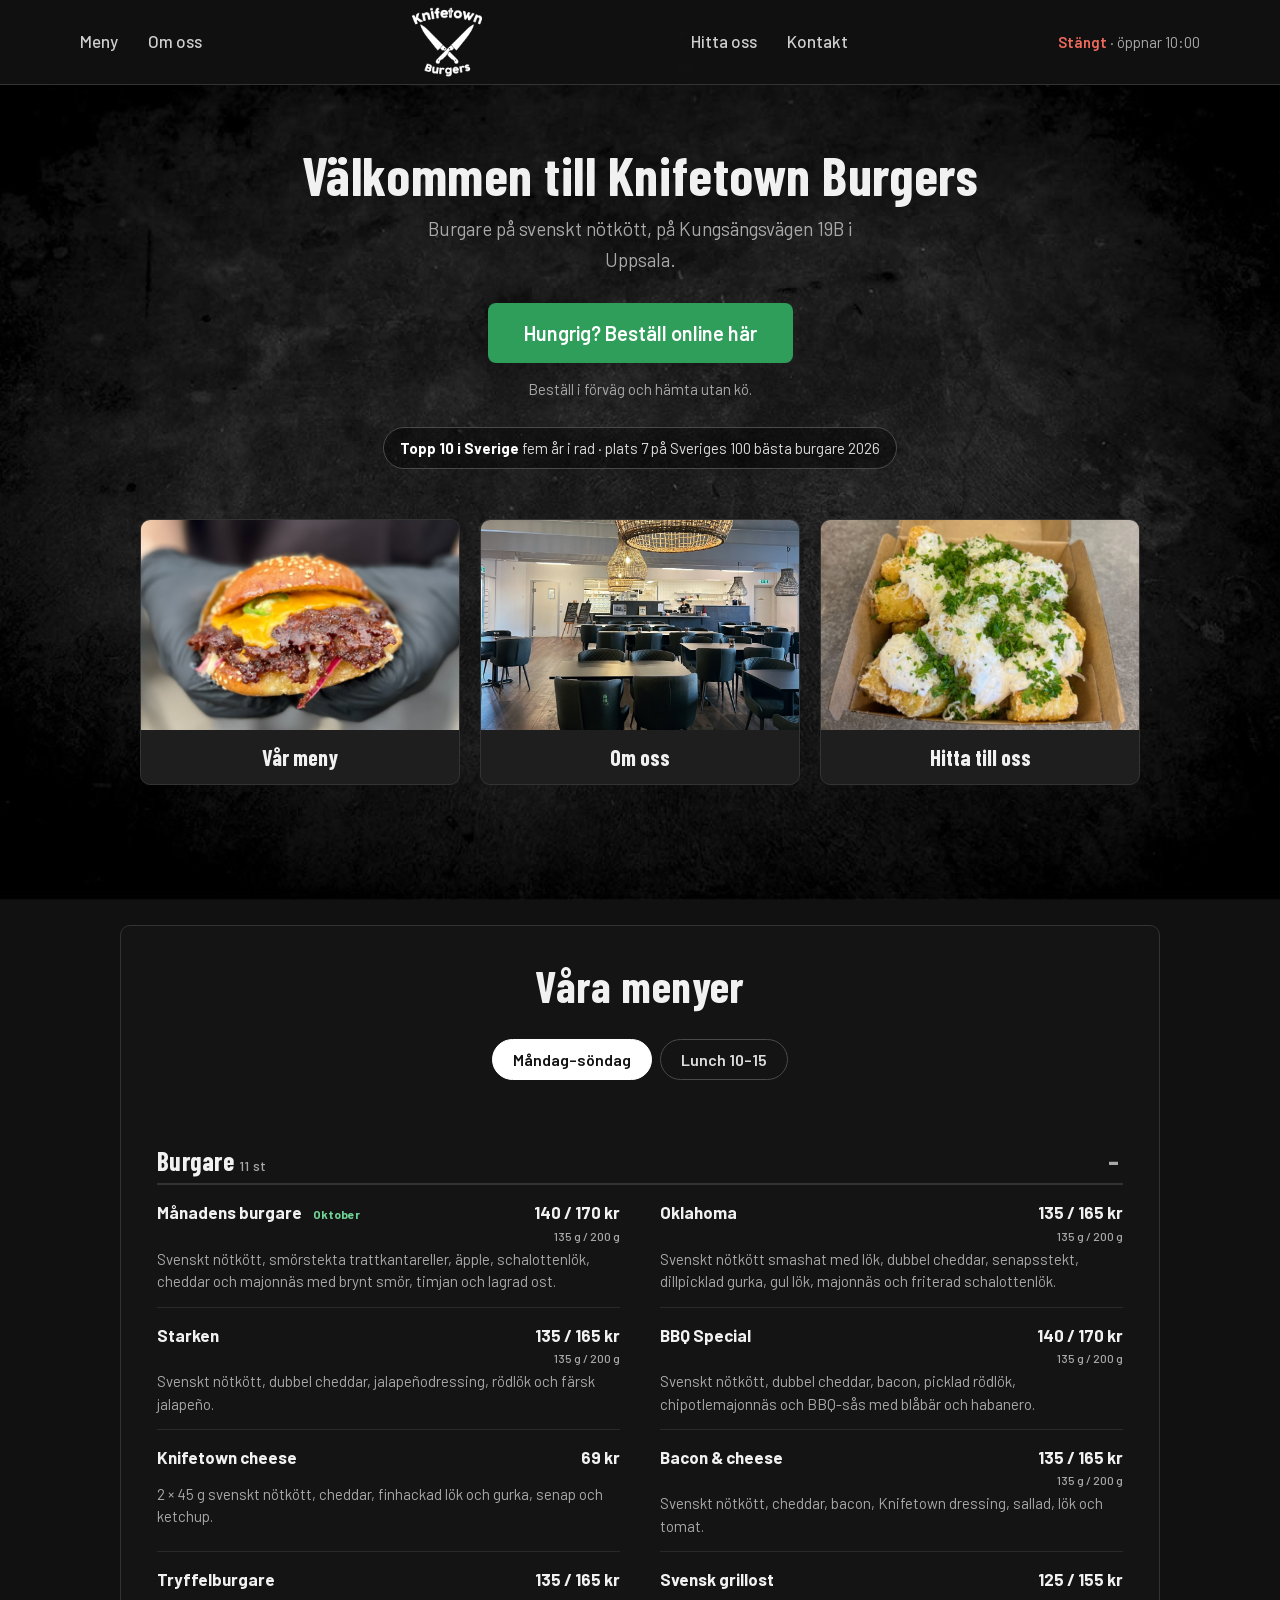
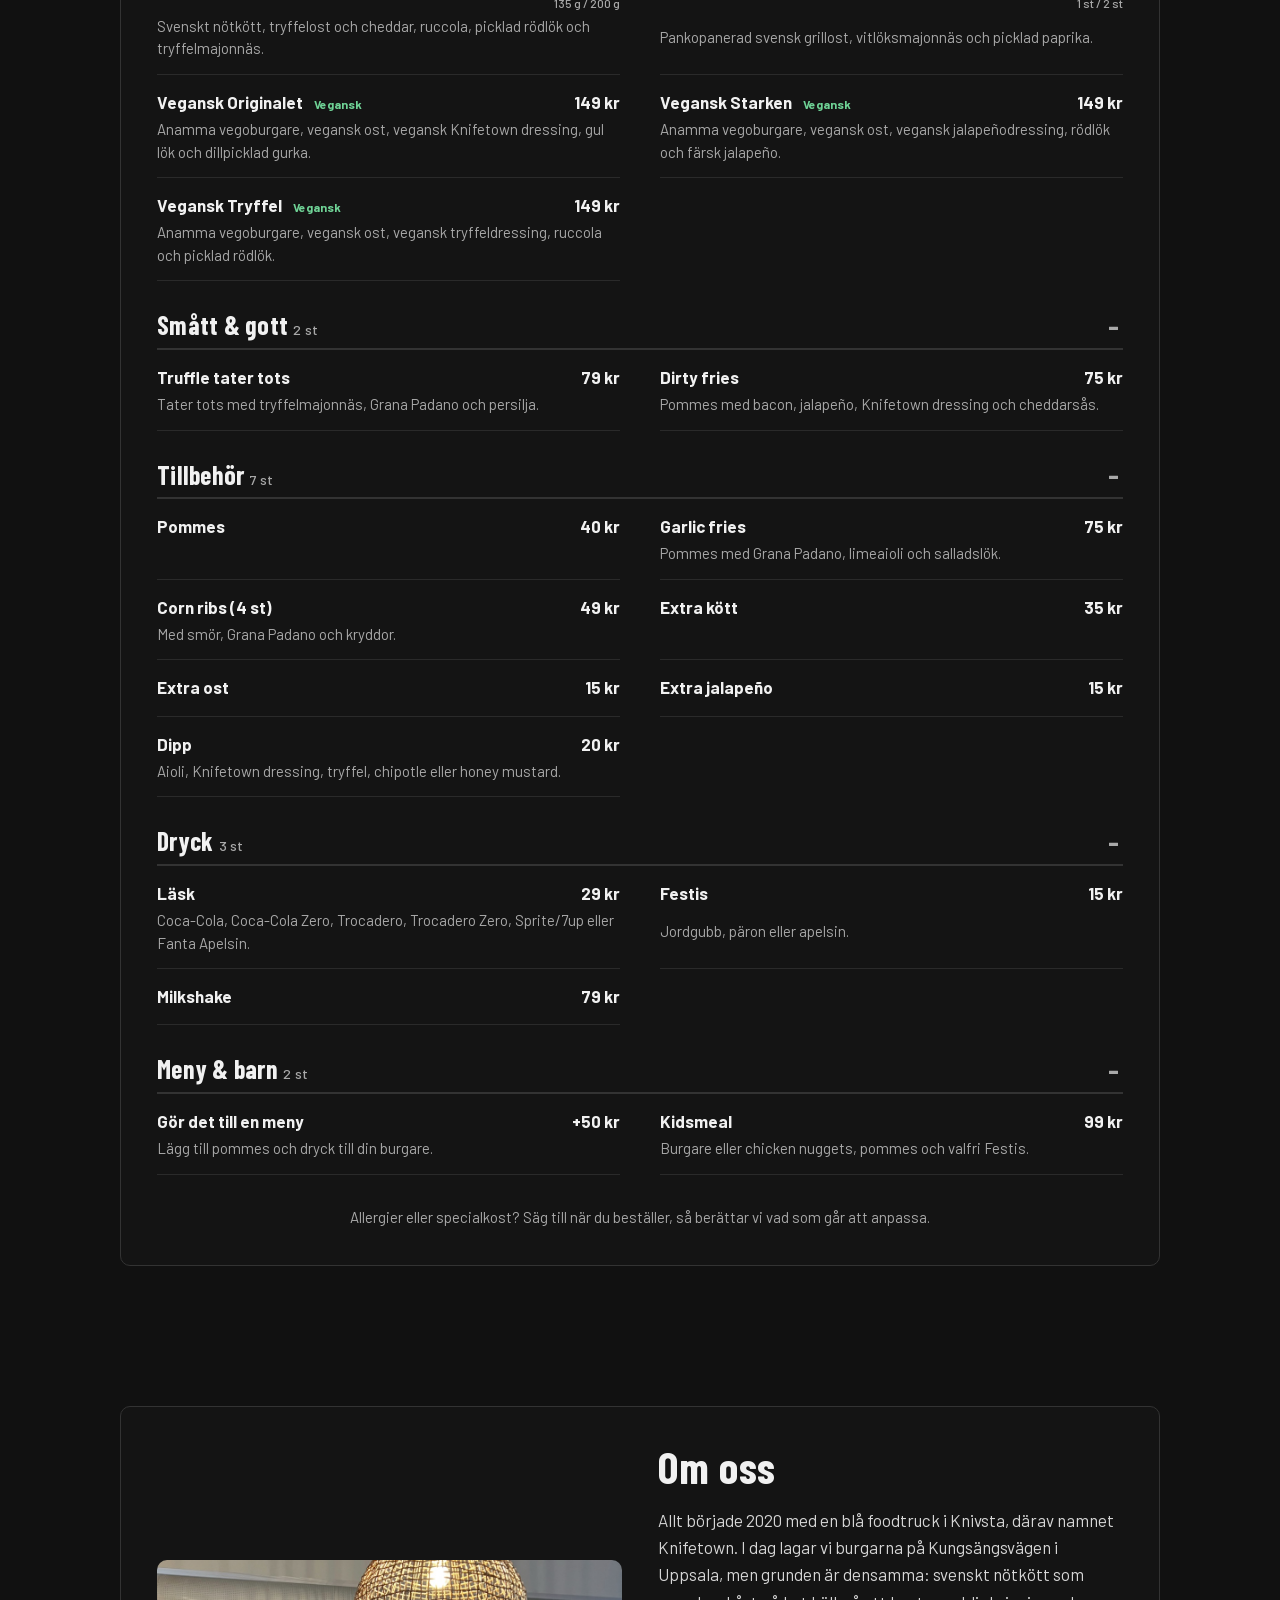
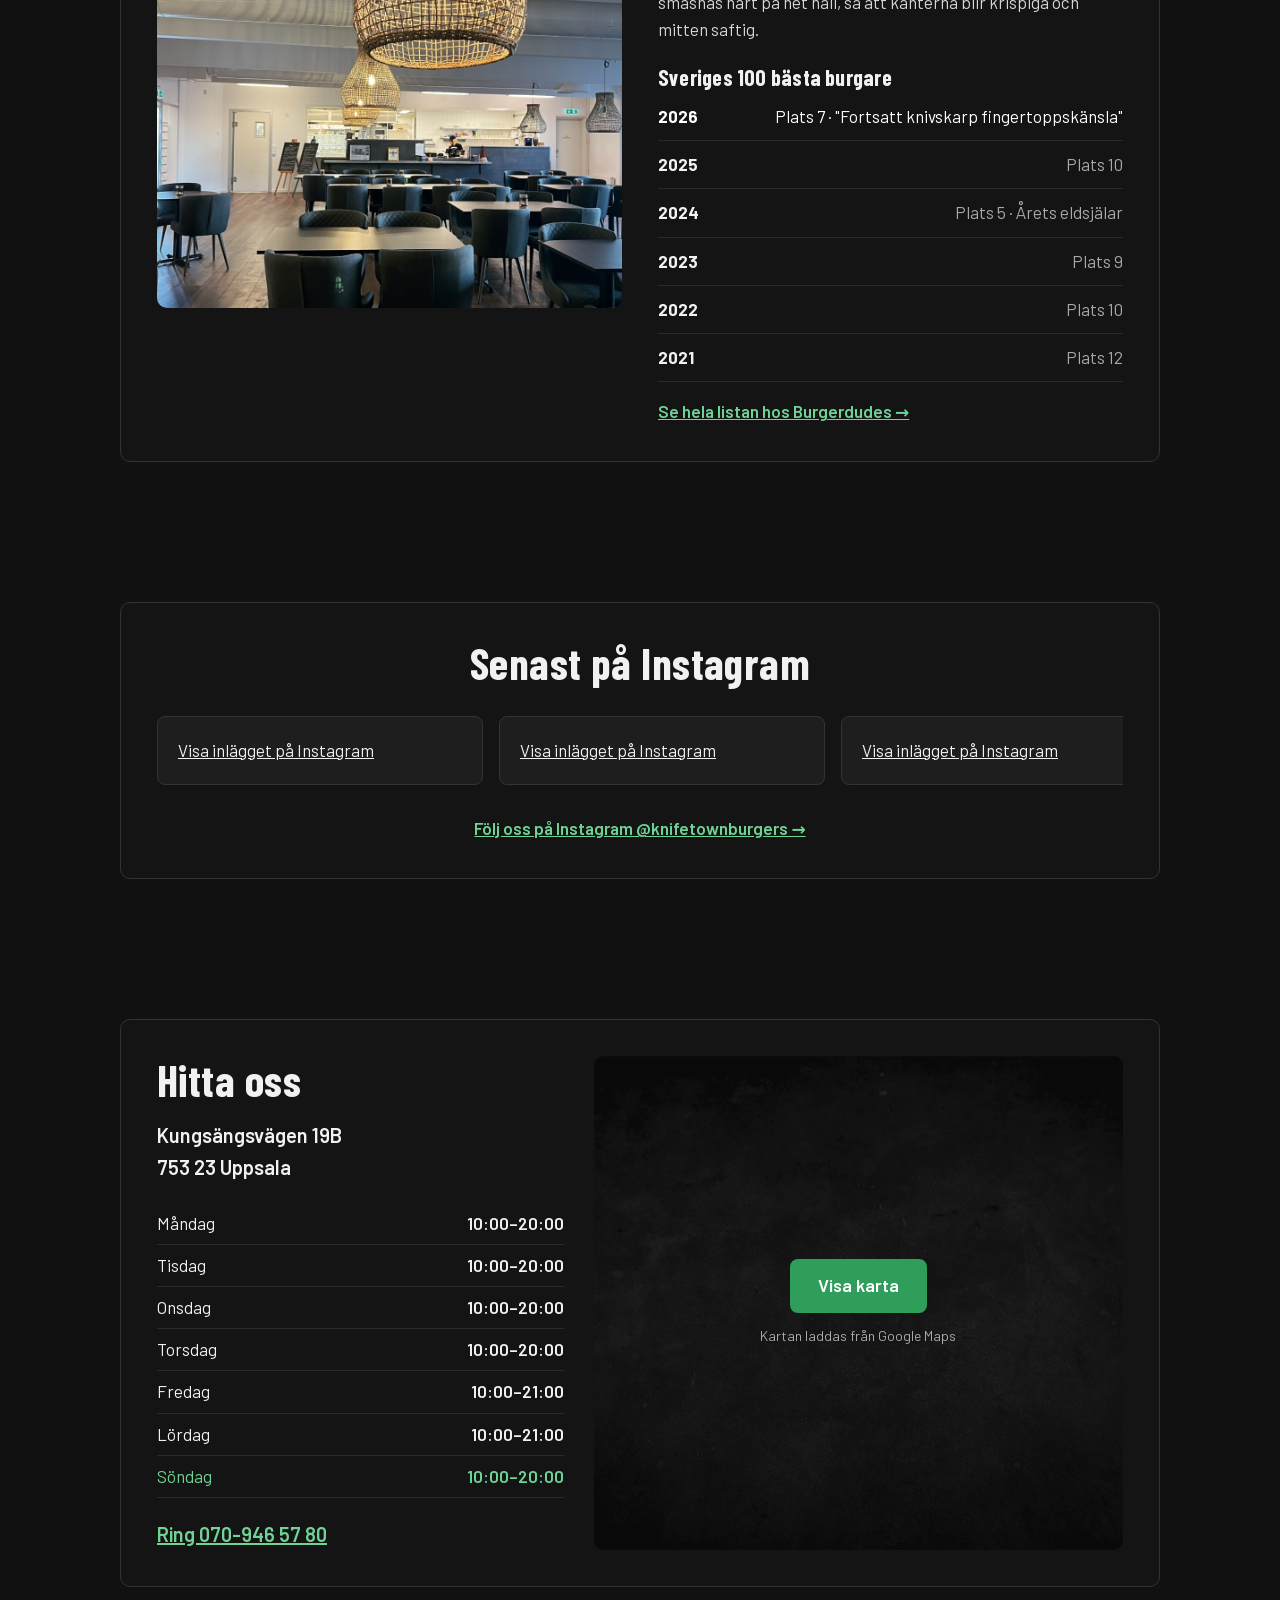
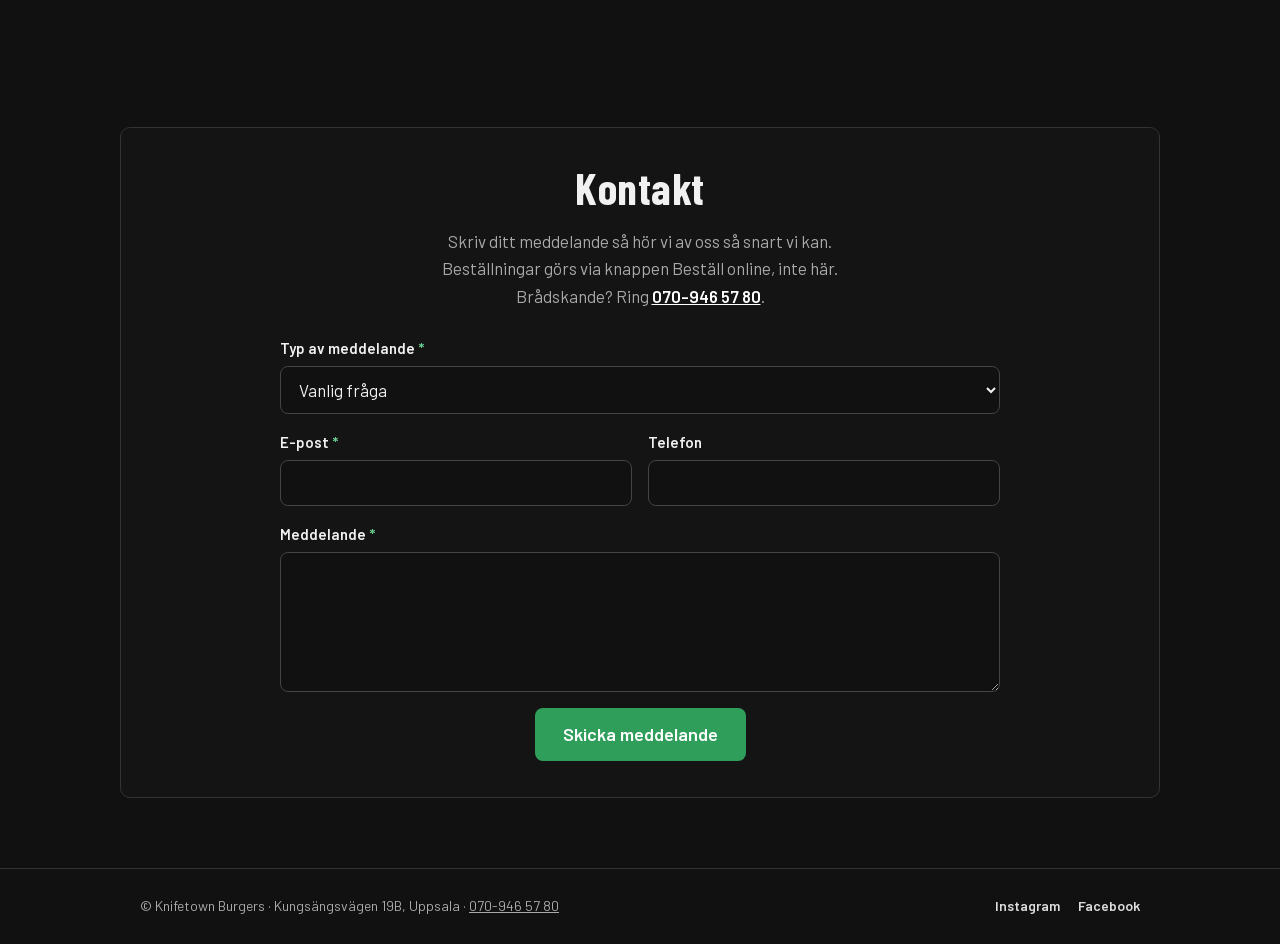
==== commit 725687fb: "Rätta utmärkelser, telefon, om oss och hopfällbar meny Topp 10 fem år i rad och plats 7 2026 i ställ" ====
--- a/klassisk/index.html
+++ b/klassisk/index.html
@@ -5,17 +5,16 @@
 <meta name="viewport" content="width=device-width, initial-scale=1">
 <meta name="robots" content="noindex">
 <title>Knifetown Burgers – Uppsala</title>
-<meta name="description" content="Burgare på svenskt nötkött på Kungsängsvägen 19B i Uppsala. Plats 5 på Sveriges 100 bästa burgare 2024. Beställ online.">
+<meta name="description" content="Burgare på svenskt nötkött på Kungsängsvägen 19B i Uppsala. Plats 7 på Sveriges 100 bästa burgare 2026, topp 10 fem år i rad. Beställ online.">
 <link rel="icon" href="../img/favicon.png">
-<link rel="preconnect" href="https://fonts.googleapis.com">
-<link rel="preconnect" href="https://fonts.gstatic.com" crossorigin>
-<link href="https://fonts.googleapis.com/css2?family=Barlow:wght@400;500;600;700&family=Barlow+Condensed:wght@600;700&display=swap" rel="stylesheet">
+<link rel="stylesheet" href="../fonts/fonts.css">
 <script type="application/ld+json">
 {
   "@context": "https://schema.org",
   "@type": "Restaurant",
   "name": "Knifetown Burgers",
   "servesCuisine": "Hamburgare",
+  "telephone": "+46709465780",
   "address": {"@type": "PostalAddress", "streetAddress": "Kungsängsvägen 19B", "postalCode": "753 23", "addressLocality": "Uppsala", "addressCountry": "SE"},
   "openingHoursSpecification": [
     {"@type": "OpeningHoursSpecification", "dayOfWeek": ["Monday","Tuesday","Wednesday","Thursday","Sunday"], "opens": "10:00", "closes": "20:00"},
@@ -80,7 +79,13 @@
 .menu-switch button[aria-pressed=true]{background:#fff;color:#111;border-color:#fff}
 .lunch-note{text-align:center;color:#6fd396;font-weight:600;min-height:1.6em;margin:0 0 6px}
 .cat{margin-top:30px}
-.cat h3{font-size:26px;border-bottom:2px solid var(--line);padding-bottom:8px}
+.cat summary{display:flex;align-items:center;gap:12px;cursor:pointer;list-style:none;border-bottom:2px solid var(--line);padding-bottom:8px}
+.cat summary::-webkit-details-marker{display:none}
+.cat summary::after{content:"–";font:700 26px/1 var(--head);color:var(--muted);width:20px;text-align:center}
+.cat:not([open]) summary::after{content:"+"}
+.cat h3{flex:1;font-size:26px}
+.cat h3 small{font:500 14px var(--body);color:var(--muted)}
+.allergy{text-align:center;color:var(--muted);font-size:15px;margin:30px 0 0}
 .items{display:grid;grid-template-columns:1fr 1fr;gap:0 40px}
 .item{display:grid;grid-template-columns:1fr auto;gap:2px 16px;padding:14px 0;border-bottom:1px solid #2a2a2a}
 .item b{font-weight:700}
@@ -101,6 +106,8 @@
 .awards li span{color:var(--muted);text-align:right}
 .awards li.top b,.awards li.top span{color:#fff}
 .about a.link{display:inline-block;margin-top:16px;color:#6fd396;font-weight:600}
+.about p{color:#d6d6d6;margin:0 0 14px}
+.about h3{font-size:22px;margin:22px 0 4px}
 @media (max-width:760px){.about{grid-template-columns:1fr}}
 
 /* instagram */
@@ -117,7 +124,11 @@
 .hours td{padding:7px 0;border-bottom:1px solid #2a2a2a}
 .hours td:last-child{text-align:right;font-weight:600}
 .hours tr.today td{color:#6fd396}
-.find iframe{width:100%;height:100%;min-height:340px;border:0;border-radius:10px}
+.find .tel{display:inline-block;margin:20px 0 0;font-size:20px;font-weight:600;color:#6fd396}
+.map{min-height:340px;height:100%;border-radius:10px;overflow:hidden;background:#111 url("../img/bakgrund.jpg") center/cover}
+.map iframe{width:100%;height:100%;min-height:340px;border:0;display:block}
+.map-load{width:100%;height:100%;min-height:340px;display:grid;place-content:center;justify-items:center;gap:12px;background:rgba(17,17,17,.55);border:0;color:var(--text);cursor:pointer;font:inherit}
+.map-load small{color:var(--muted);font-size:14px}
 @media (max-width:760px){.find{grid-template-columns:1fr}}
 
 /* kontakt */
@@ -143,8 +154,9 @@
 
 .orderbar{display:none}
 @media (max-width:760px){
-  .orderbar{display:block;position:fixed;left:12px;right:12px;bottom:calc(12px + env(safe-area-inset-bottom));z-index:30}
-  .orderbar .btn{display:block;box-shadow:0 6px 20px rgba(0,0,0,.5)}
+  .orderbar{display:flex;gap:10px;position:fixed;left:12px;right:12px;bottom:calc(12px + env(safe-area-inset-bottom));z-index:30}
+  .orderbar .btn{flex:1;box-shadow:0 6px 20px rgba(0,0,0,.5)}
+  .orderbar .btn.dark{flex:0 0 auto}
 }
 </style>
 </head>
@@ -171,7 +183,8 @@
     <h1>Välkommen till Knifetown Burgers</h1>
     <p>Burgare på svenskt nötkött, på Kungsängsvägen 19B i Uppsala.</p>
     <a class="btn" href="https://qopla.com/restaurant/knifetown-burgers-/qQALLpRyEO/order" target="_blank" rel="noopener">Hungrig? Beställ online här</a>
-    <div><span class="badge"><span><b>Plats 5</b> på Sveriges 100 bästa burgare 2024</span></span></div>
+    <p style="font-size:15px;margin:14px auto 0">Beställ i förväg och hämta utan kö.</p>
+    <div><span class="badge"><span><b>Topp 10 i Sverige</b> fem år i rad · plats 7 på Sveriges 100 bästa burgare 2026</span></span></div>
   </div>
 </section>
 
@@ -191,56 +204,57 @@
       <button type="button" aria-pressed="false" data-mode="lunch">Lunch 10–15</button>
     </div>
     <p class="lunch-note" id="lunch-note"></p>
-    <div class="cat">
-      <h3>Burgare</h3>
-      <div class="items">
-        <div class="item"><b>Månadens burgare <span class="v" style="color:#6fd396">Oktober</span></b><span class="pr" data-dag="140 / 170 kr" data-lunch="170 / 200 kr">140 / 170 kr<small>135 g / 200 g</small></span><p>Svenskt nötkött, smörstekta trattkantareller, äpple, schalottenlök, cheddar, majonnäs med brynt smör/timjan/lagrad ost.</p></div>
-        <div class="item"><b>Oklahoma</b><span class="pr" data-dag="135 / 165 kr" data-lunch="165 / 195 kr">135 / 165 kr<small>135 g / 200 g</small></span><p>Union smashed svenskt nötkött 2xcheddar, senapsstekt, dillpicklad gurka, gul lök, majonnäs, friterad schalottenlök.</p></div>
-        <div class="item"><b>Starken</b><span class="pr" data-dag="135 / 165 kr" data-lunch="165 / 195 kr">135 / 165 kr<small>135 g / 200 g</small></span><p>Svenskt nötkött, 2x cheddar, jalapenodressing, rödlök &amp; färsk jalapeno.</p></div>
-        <div class="item"><b>BBQ Special</b><span class="pr" data-dag="140 / 170 kr" data-lunch="170 / 200 kr">140 / 170 kr<small>135 g / 200 g</small></span><p>Svenskt nötkött, 2 x cheddarost, bacon, picklad rödlök, chipotlemajonnäs, blåbär och habanero BBQ sås.</p></div>
-        <div class="item"><b>Knifetown cheese</b><span class="pr" data-dag="69 kr" data-lunch="99 kr">69 kr</span><p>2x45 gr. svenskt nötkött, cheddarost, finhackad lök och finhackad gurka, senap, ketchup.</p></div>
-        <div class="item"><b>Bacon &amp; Cheese</b><span class="pr" data-dag="135 / 165 kr" data-lunch="165 / 195 kr">135 / 165 kr<small>135 g / 200 g</small></span><p>Svenskt nötkött, cheddarost, bacon, Knifetown dressing, sallad, lök, tomat</p></div>
-        <div class="item"><b>Tryffelburgare</b><span class="pr" data-dag="135 / 165 kr" data-lunch="165 / 195 kr">135 / 165 kr<small>135 g / 200 g</small></span><p>Svenskt nötkött, tryffel ost och cheddar ost, ruccolasallad, picklad rödlök &amp; tryffel-majonnäs.</p></div>
-        <div class="item"><b>Svensk Grillost</b><span class="pr" data-dag="125 / 155 kr" data-lunch="155 / 170 kr">125 / 155 kr<small>1 st / 2 st</small></span><p>Pankopanerad svensk grillost, vitlöks majonnäs och picklad paprika.</p></div>
-        <div class="item"><b>Vegansk Originalet <span class="v">Vegansk</span></b><span class="pr" data-dag="149 kr" data-lunch="170 kr">149 kr</span><p>Anamma vegoburgare, Vegansk ost, Vegansk Knifetown dressing, Gul lök, Dillpicklad gurka.</p></div>
-        <div class="item"><b>Vegansk Starken <span class="v">Vegansk</span></b><span class="pr" data-dag="149 kr" data-lunch="170 kr">149 kr</span><p>Anamma vegoburgare, Vegansk ost, Vegansk jalapeñodressing, Röd lök, Färska jalapeño</p></div>
-        <div class="item"><b>Vegansk Tryffel <span class="v">Vegansk</span></b><span class="pr" data-dag="149 kr" data-lunch="170 kr">149 kr</span><p>Anamma vegoburgare, Vegansk ost, Vegansk tryffeldressing, Ruccola, Picklad rödlök.</p></div>
-      </div>
-    </div>
-    <div class="cat">
-      <h3>Smått &amp; gott</h3>
-      <div class="items">
-        <div class="item"><b>Truffle tater tots</b><span class="pr">79 kr</span><p>Tater tots (potatis), Tryffel majonnäs, Grana Padano, Persilja</p></div>
-        <div class="item no-lunch"><b>Dirty fries</b><span class="pr">75 kr</span><p>Pommes, bacon, jalapeño, Knifetown dressing och cheddarsås</p></div>
-      </div>
-    </div>
-    <div class="cat">
-      <h3>Tillbehör</h3>
+    <details class="cat" open>
+      <summary><h3>Burgare <small>11 st</small></h3></summary>
+      <div class="items">
+        <div class="item"><b>Månadens burgare <span class="v" style="color:#6fd396">Oktober</span></b><span class="pr" data-dag="140 / 170 kr" data-lunch="170 / 200 kr">140 / 170 kr<small>135 g / 200 g</small></span><p>Svenskt nötkött, smörstekta trattkantareller, äpple, schalottenlök, cheddar och majonnäs med brynt smör, timjan och lagrad ost.</p></div>
+        <div class="item"><b>Oklahoma</b><span class="pr" data-dag="135 / 165 kr" data-lunch="165 / 195 kr">135 / 165 kr<small>135 g / 200 g</small></span><p>Svenskt nötkött smashat med lök, dubbel cheddar, senapsstekt, dillpicklad gurka, gul lök, majonnäs och friterad schalottenlök.</p></div>
+        <div class="item"><b>Starken</b><span class="pr" data-dag="135 / 165 kr" data-lunch="165 / 195 kr">135 / 165 kr<small>135 g / 200 g</small></span><p>Svenskt nötkött, dubbel cheddar, jalapeñodressing, rödlök och färsk jalapeño.</p></div>
+        <div class="item"><b>BBQ Special</b><span class="pr" data-dag="140 / 170 kr" data-lunch="170 / 200 kr">140 / 170 kr<small>135 g / 200 g</small></span><p>Svenskt nötkött, dubbel cheddar, bacon, picklad rödlök, chipotlemajonnäs och BBQ-sås med blåbär och habanero.</p></div>
+        <div class="item"><b>Knifetown cheese</b><span class="pr" data-dag="69 kr" data-lunch="99 kr">69 kr</span><p>2 × 45 g svenskt nötkött, cheddar, finhackad lök och gurka, senap och ketchup.</p></div>
+        <div class="item"><b>Bacon &amp; cheese</b><span class="pr" data-dag="135 / 165 kr" data-lunch="165 / 195 kr">135 / 165 kr<small>135 g / 200 g</small></span><p>Svenskt nötkött, cheddar, bacon, Knifetown dressing, sallad, lök och tomat.</p></div>
+        <div class="item"><b>Tryffelburgare</b><span class="pr" data-dag="135 / 165 kr" data-lunch="165 / 195 kr">135 / 165 kr<small>135 g / 200 g</small></span><p>Svenskt nötkött, tryffelost och cheddar, ruccola, picklad rödlök och tryffelmajonnäs.</p></div>
+        <div class="item"><b>Svensk grillost</b><span class="pr" data-dag="125 / 155 kr" data-lunch="155 / 170 kr">125 / 155 kr<small>1 st / 2 st</small></span><p>Pankopanerad svensk grillost, vitlöksmajonnäs och picklad paprika.</p></div>
+        <div class="item"><b>Vegansk Originalet <span class="v">Vegansk</span></b><span class="pr" data-dag="149 kr" data-lunch="170 kr">149 kr</span><p>Anamma vegoburgare, vegansk ost, vegansk Knifetown dressing, gul lök och dillpicklad gurka.</p></div>
+        <div class="item"><b>Vegansk Starken <span class="v">Vegansk</span></b><span class="pr" data-dag="149 kr" data-lunch="170 kr">149 kr</span><p>Anamma vegoburgare, vegansk ost, vegansk jalapeñodressing, rödlök och färsk jalapeño.</p></div>
+        <div class="item"><b>Vegansk Tryffel <span class="v">Vegansk</span></b><span class="pr" data-dag="149 kr" data-lunch="170 kr">149 kr</span><p>Anamma vegoburgare, vegansk ost, vegansk tryffeldressing, ruccola och picklad rödlök.</p></div>
+      </div>
+    </details>
+    <details class="cat" open>
+      <summary><h3>Smått &amp; gott <small>2 st</small></h3></summary>
+      <div class="items">
+        <div class="item"><b>Truffle tater tots</b><span class="pr">79 kr</span><p>Tater tots med tryffelmajonnäs, Grana Padano och persilja.</p></div>
+        <div class="item no-lunch"><b>Dirty fries</b><span class="pr">75 kr</span><p>Pommes med bacon, jalapeño, Knifetown dressing och cheddarsås.</p></div>
+      </div>
+    </details>
+    <details class="cat" open>
+      <summary><h3>Tillbehör <small>7 st</small></h3></summary>
       <div class="items">
         <div class="item"><b>Pommes</b><span class="pr">40 kr</span></div>
-        <div class="item"><b>Garlic Fries</b><span class="pr">75 kr</span><p>Pommes, Grana Padano, limeaioli &amp; salladslök.</p></div>
-        <div class="item no-lunch"><b>Corn ribs (4 st)</b><span class="pr">49 kr</span><p>Smör, Grana Padano ost, och kryddor.</p></div>
+        <div class="item"><b>Garlic fries</b><span class="pr">75 kr</span><p>Pommes med Grana Padano, limeaioli och salladslök.</p></div>
+        <div class="item no-lunch"><b>Corn ribs (4 st)</b><span class="pr">49 kr</span><p>Med smör, Grana Padano och kryddor.</p></div>
         <div class="item"><b>Extra kött</b><span class="pr">35 kr</span></div>
-        <div class="item"><b>Extra Ost</b><span class="pr">15 kr</span></div>
-        <div class="item"><b>Extra Jalapeno</b><span class="pr">15 kr</span></div>
+        <div class="item"><b>Extra ost</b><span class="pr">15 kr</span></div>
+        <div class="item"><b>Extra jalapeño</b><span class="pr">15 kr</span></div>
         <div class="item"><b>Dipp</b><span class="pr">20 kr</span><p>Aioli, Knifetown dressing, tryffel, chipotle eller honey mustard.</p></div>
       </div>
-    </div>
-    <div class="cat">
-      <h3>Dryck</h3>
+    </details>
+    <details class="cat" open>
+      <summary><h3>Dryck <small>3 st</small></h3></summary>
       <div class="items">
         <div class="item"><b>Läsk</b><span class="pr">29 kr</span><p>Coca-Cola, Coca-Cola Zero, Trocadero, Trocadero Zero, Sprite/7up eller Fanta Apelsin.</p></div>
         <div class="item"><b>Festis</b><span class="pr">15 kr</span><p>Jordgubb, päron eller apelsin.</p></div>
         <div class="item"><b>Milkshake</b><span class="pr">79 kr</span></div>
       </div>
-    </div>
-    <div class="cat">
-      <h3>Meny &amp; barn</h3>
-      <div class="items">
-        <div class="item no-lunch"><b>Gör det till en meny</b><span class="pr">+50 kr</span><p>Lägg till pommes och dryck till din burgare</p></div>
-        <div class="item"><b>Kidsmeal</b><span class="pr">99 kr</span><p>(Burgare eller chicken nuggets), pommes &amp; en valfri festis.</p></div>
-      </div>
-    </div>
+    </details>
+    <details class="cat" open>
+      <summary><h3>Meny &amp; barn <small>2 st</small></h3></summary>
+      <div class="items">
+        <div class="item no-lunch"><b>Gör det till en meny</b><span class="pr">+50 kr</span><p>Lägg till pommes och dryck till din burgare.</p></div>
+        <div class="item"><b>Kidsmeal</b><span class="pr">99 kr</span><p>Burgare eller chicken nuggets, pommes och valfri Festis.</p></div>
+      </div>
+    </details>
+    <p class="allergy">Allergier eller specialkost? Säg till när du beställer, så berättar vi vad som går att anpassa.</p>
   </div>
 </section>
 
@@ -249,14 +263,17 @@
     <img src="../img/restaurang.jpg" alt="Matsalen hos Knifetown Burgers" loading="lazy">
     <div>
       <h2>Om oss</h2>
+      <p>Allt började 2020 med en blå foodtruck i Knivsta, därav namnet Knifetown. I dag lagar vi burgarna på Kungsängsvägen i Uppsala, men grunden är densamma: svenskt nötkött som smashas hårt på het häll, så att kanterna blir krispiga och mitten saftig.</p>
+      <h3>Sveriges 100 bästa burgare</h3>
       <ul class="awards">
-        <li class="top"><b>2024</b><span>Plats 5, Sveriges 100 bästa burgare · Årets eldsjälar</span></li>
-        <li><b>2023</b><span>Burger Dudes 5/5 · plats 5 i Sverige</span></li>
-        <li><b>2022</b><span>Burger Dudes 5/5 · plats 9 i Sverige</span></li>
-        <li><b>2021</b><span>Burger Dudes 5/5 · plats 10 i Sverige</span></li>
-        <li><b>2020</b><span>Burger Dudes 5/5 · plats 12 i Sverige</span></li>
+        <li class="top"><b>2026</b><span>Plats 7 · "Fortsatt knivskarp fingertoppskänsla"</span></li>
+        <li><b>2025</b><span>Plats 10</span></li>
+        <li><b>2024</b><span>Plats 5 · Årets eldsjälar</span></li>
+        <li><b>2023</b><span>Plats 9</span></li>
+        <li><b>2022</b><span>Plats 10</span></li>
+        <li><b>2021</b><span>Plats 12</span></li>
       </ul>
-      <a class="link" href="https://www.burgerdudes.se/sweden/knivsta/knifetown-burgers/" target="_blank" rel="noopener">Läs vår recension hos Burger Dudes →</a>
+      <a class="link" href="https://www.burgerdudes.se/sveriges-basta-burgare-2026/" target="_blank" rel="noopener">Se hela listan hos Burgerdudes →</a>
     </div>
   </div>
 </section>
@@ -289,15 +306,16 @@
         <tr data-d="6"><td>Lördag</td><td>10:00–21:00</td></tr>
         <tr data-d="0"><td>Söndag</td><td>10:00–20:00</td></tr>
       </table>
-    </div>
-    <iframe title="Karta till Knifetown Burgers" loading="lazy" src="https://www.google.com/maps?q=Kungs%C3%A4ngsv%C3%A4gen+19B,+753+23+Uppsala&output=embed"></iframe>
+      <a class="tel" href="tel:+46709465780">Ring 070-946 57 80</a>
+    </div>
+    <div class="map" id="map"><button type="button" class="map-load"><span class="btn">Visa karta</span><small>Kartan laddas från Google Maps</small></button></div>
   </div>
 </section>
 
 <section id="kontakt">
   <div class="wrap panel">
     <h2>Kontakt</h2>
-    <p class="contact-intro">Skriv ditt meddelande så hör vi av oss så snart vi kan. Beställningar görs via knappen Beställ online, inte här.</p>
+    <p class="contact-intro">Skriv ditt meddelande så hör vi av oss så snart vi kan. Beställningar görs via knappen Beställ online, inte här. Brådskande? Ring <a href="tel:+46709465780" style="color:#fff;font-weight:600">070-946 57 80</a>.</p>
     <form id="contact-form" novalidate>
       <label class="full"><span>Typ av meddelande <span class="req">*</span></span>
         <select name="typ" required>
@@ -317,7 +335,7 @@
 
 <footer>
   <div class="wrap">
-    <span>© Knifetown Burgers · Kungsängsvägen 19B, Uppsala</span>
+    <span>© Knifetown Burgers · Kungsängsvägen 19B, Uppsala · <a href="tel:+46709465780">070-946 57 80</a></span>
     <div class="social">
       <a href="https://www.instagram.com/knifetownburgers/" target="_blank" rel="noopener">Instagram</a>
       <a href="https://www.facebook.com/profile.php?id=100063505151036" target="_blank" rel="noopener">Facebook</a>
@@ -325,7 +343,10 @@
   </div>
 </footer>
 
-<div class="orderbar"><a class="btn" href="https://qopla.com/restaurant/knifetown-burgers-/qQALLpRyEO/order" target="_blank" rel="noopener">Beställ online</a></div>
+<div class="orderbar">
+  <a class="btn" href="https://qopla.com/restaurant/knifetown-burgers-/qQALLpRyEO/order" target="_blank" rel="noopener">Beställ online</a>
+  <a class="btn dark" href="tel:+46709465780">Ring</a>
+</div>
 
 <script>
 // måndag–söndag / lunch
@@ -358,6 +379,15 @@
   if (m >= 600 && m < close * 60) el.innerHTML = `<b>Öppet nu</b> · till ${close}:00`;
   else { el.classList.add("closed"); el.innerHTML = `<b>Stängt</b> · öppnar 10:00`; }
 })();
+
+// mobil: bara burgarna utfällda från start
+if (matchMedia("(max-width:760px)").matches)
+  document.querySelectorAll("details.cat").forEach((d, i) => { if (i > 0) d.open = false; });
+
+// kartan laddas först vid klick (ingen Google-spårning innan dess)
+document.querySelector(".map-load").addEventListener("click", () => {
+  document.getElementById("map").innerHTML = '<iframe title="Karta till Knifetown Burgers" src="https://www.google.com/maps?q=Kungs%C3%A4ngsv%C3%A4gen+19B,+753+23+Uppsala&output=embed"></iframe>';
+});
 </script>
 <script async src="https://www.instagram.com/embed.js"></script>
 </body>
--- a/fonts/fonts.css
+++ b/fonts/fonts.css
@@ -0,0 +1,66 @@
+/* Självhostade typsnitt (latin) – inga anrop till Google */
+@font-face {
+  font-family: 'Archivo';
+  font-style: normal;
+  font-weight: 400 800;
+  font-stretch: 100%;
+  font-display: swap;
+  src: url(archivo.woff2) format('woff2');
+  unicode-range: U+0000-00FF, U+0131, U+0152-0153, U+02BB-02BC, U+02C6, U+02DA, U+02DC, U+0304, U+0308, U+0329, U+2000-206F, U+20AC, U+2122, U+2191, U+2193, U+2212, U+2215, U+FEFF, U+FFFD;
+}
+@font-face {
+  font-family: 'Bowlby One';
+  font-style: normal;
+  font-weight: 400;
+  font-display: swap;
+  src: url(bowlby-one-400.woff2) format('woff2');
+  unicode-range: U+0000-00FF, U+0131, U+0152-0153, U+02BB-02BC, U+02C6, U+02DA, U+02DC, U+0304, U+0308, U+0329, U+2000-206F, U+20AC, U+2122, U+2191, U+2193, U+2212, U+2215, U+FEFF, U+FFFD;
+}
+@font-face {
+  font-family: 'Barlow';
+  font-style: normal;
+  font-weight: 400;
+  font-display: swap;
+  src: url(barlow-400.woff2) format('woff2');
+  unicode-range: U+0000-00FF, U+0131, U+0152-0153, U+02BB-02BC, U+02C6, U+02DA, U+02DC, U+0304, U+0308, U+0329, U+2000-206F, U+20AC, U+2122, U+2191, U+2193, U+2212, U+2215, U+FEFF, U+FFFD;
+}
+@font-face {
+  font-family: 'Barlow';
+  font-style: normal;
+  font-weight: 500;
+  font-display: swap;
+  src: url(barlow-500.woff2) format('woff2');
+  unicode-range: U+0000-00FF, U+0131, U+0152-0153, U+02BB-02BC, U+02C6, U+02DA, U+02DC, U+0304, U+0308, U+0329, U+2000-206F, U+20AC, U+2122, U+2191, U+2193, U+2212, U+2215, U+FEFF, U+FFFD;
+}
+@font-face {
+  font-family: 'Barlow';
+  font-style: normal;
+  font-weight: 600;
+  font-display: swap;
+  src: url(barlow-600.woff2) format('woff2');
+  unicode-range: U+0000-00FF, U+0131, U+0152-0153, U+02BB-02BC, U+02C6, U+02DA, U+02DC, U+0304, U+0308, U+0329, U+2000-206F, U+20AC, U+2122, U+2191, U+2193, U+2212, U+2215, U+FEFF, U+FFFD;
+}
+@font-face {
+  font-family: 'Barlow';
+  font-style: normal;
+  font-weight: 700;
+  font-display: swap;
+  src: url(barlow-700.woff2) format('woff2');
+  unicode-range: U+0000-00FF, U+0131, U+0152-0153, U+02BB-02BC, U+02C6, U+02DA, U+02DC, U+0304, U+0308, U+0329, U+2000-206F, U+20AC, U+2122, U+2191, U+2193, U+2212, U+2215, U+FEFF, U+FFFD;
+}
+@font-face {
+  font-family: 'Barlow Condensed';
+  font-style: normal;
+  font-weight: 600;
+  font-display: swap;
+  src: url(barlow-condensed-600.woff2) format('woff2');
+  unicode-range: U+0000-00FF, U+0131, U+0152-0153, U+02BB-02BC, U+02C6, U+02DA, U+02DC, U+0304, U+0308, U+0329, U+2000-206F, U+20AC, U+2122, U+2191, U+2193, U+2212, U+2215, U+FEFF, U+FFFD;
+}
+@font-face {
+  font-family: 'Barlow Condensed';
+  font-style: normal;
+  font-weight: 700;
+  font-display: swap;
+  src: url(barlow-condensed-700.woff2) format('woff2');
+  unicode-range: U+0000-00FF, U+0131, U+0152-0153, U+02BB-02BC, U+02C6, U+02DA, U+02DC, U+0304, U+0308, U+0329, U+2000-206F, U+20AC, U+2122, U+2191, U+2193, U+2212, U+2215, U+FEFF, U+FFFD;
+}
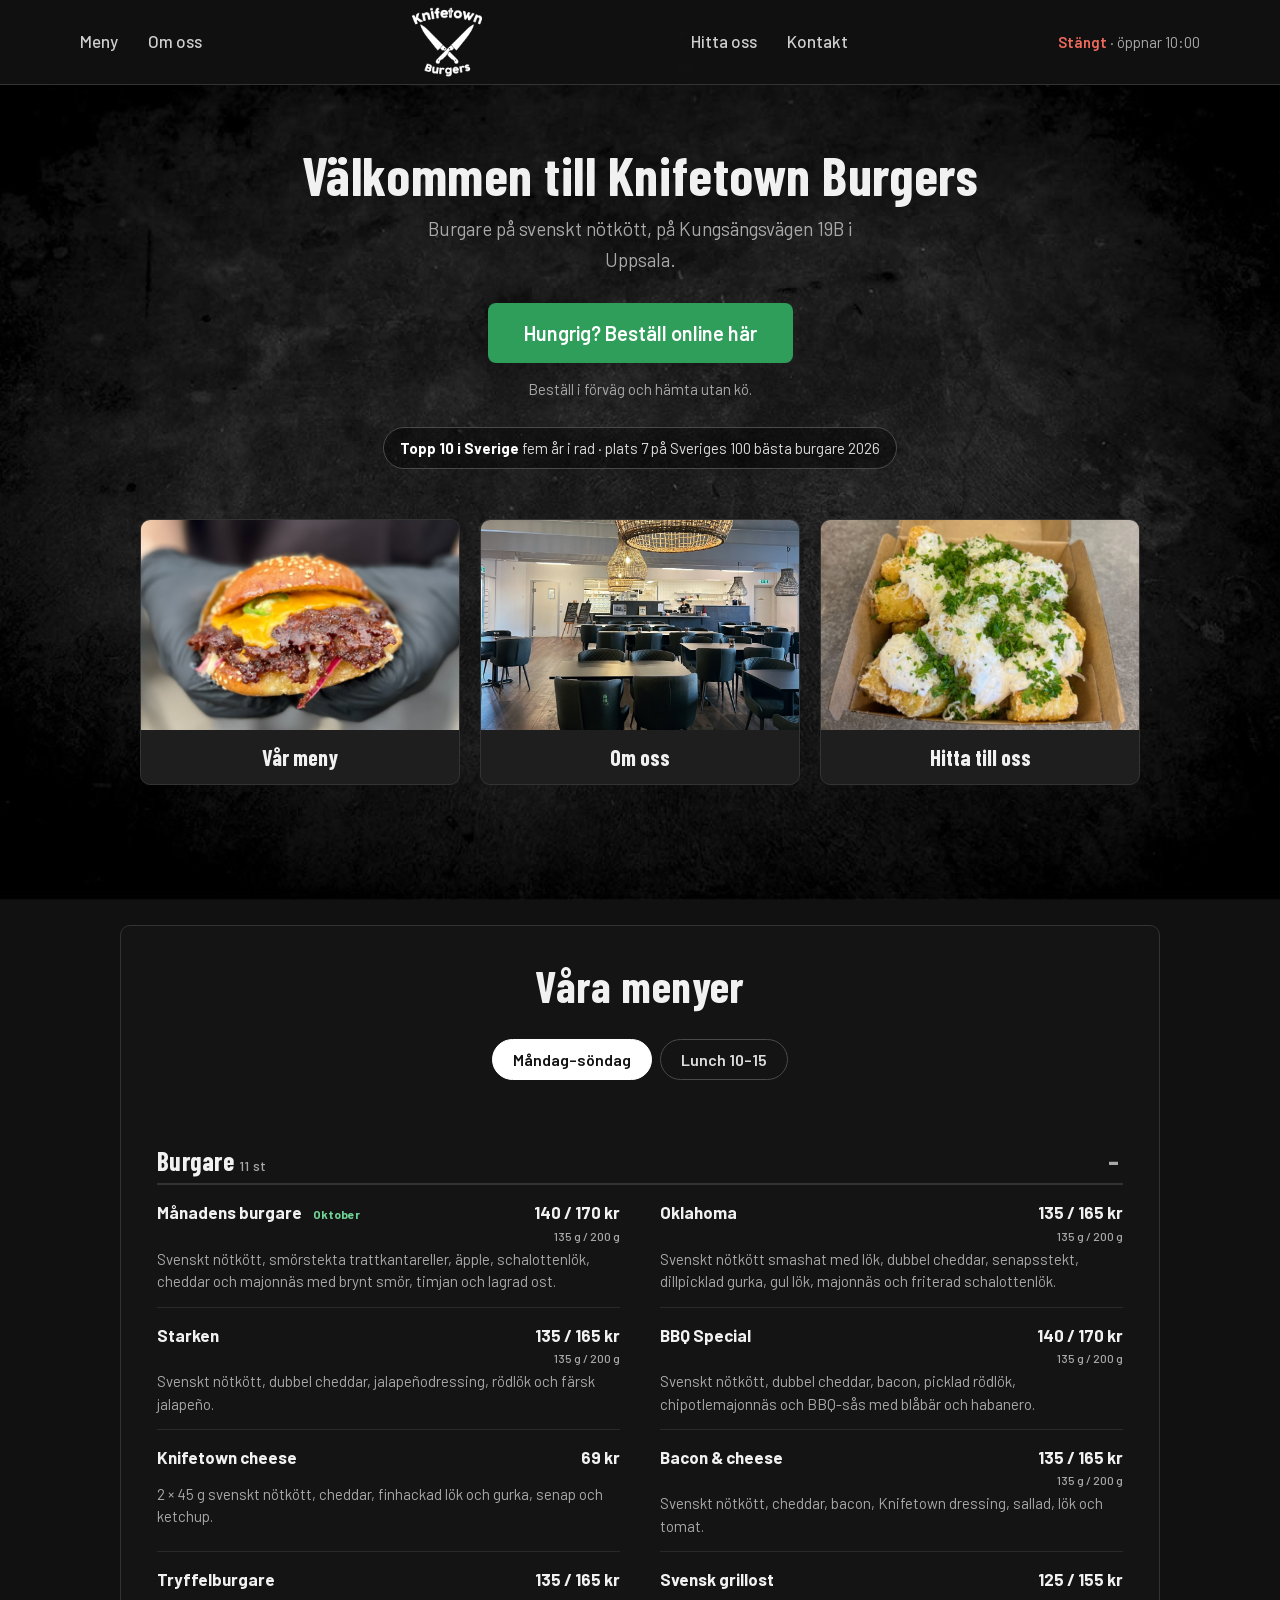
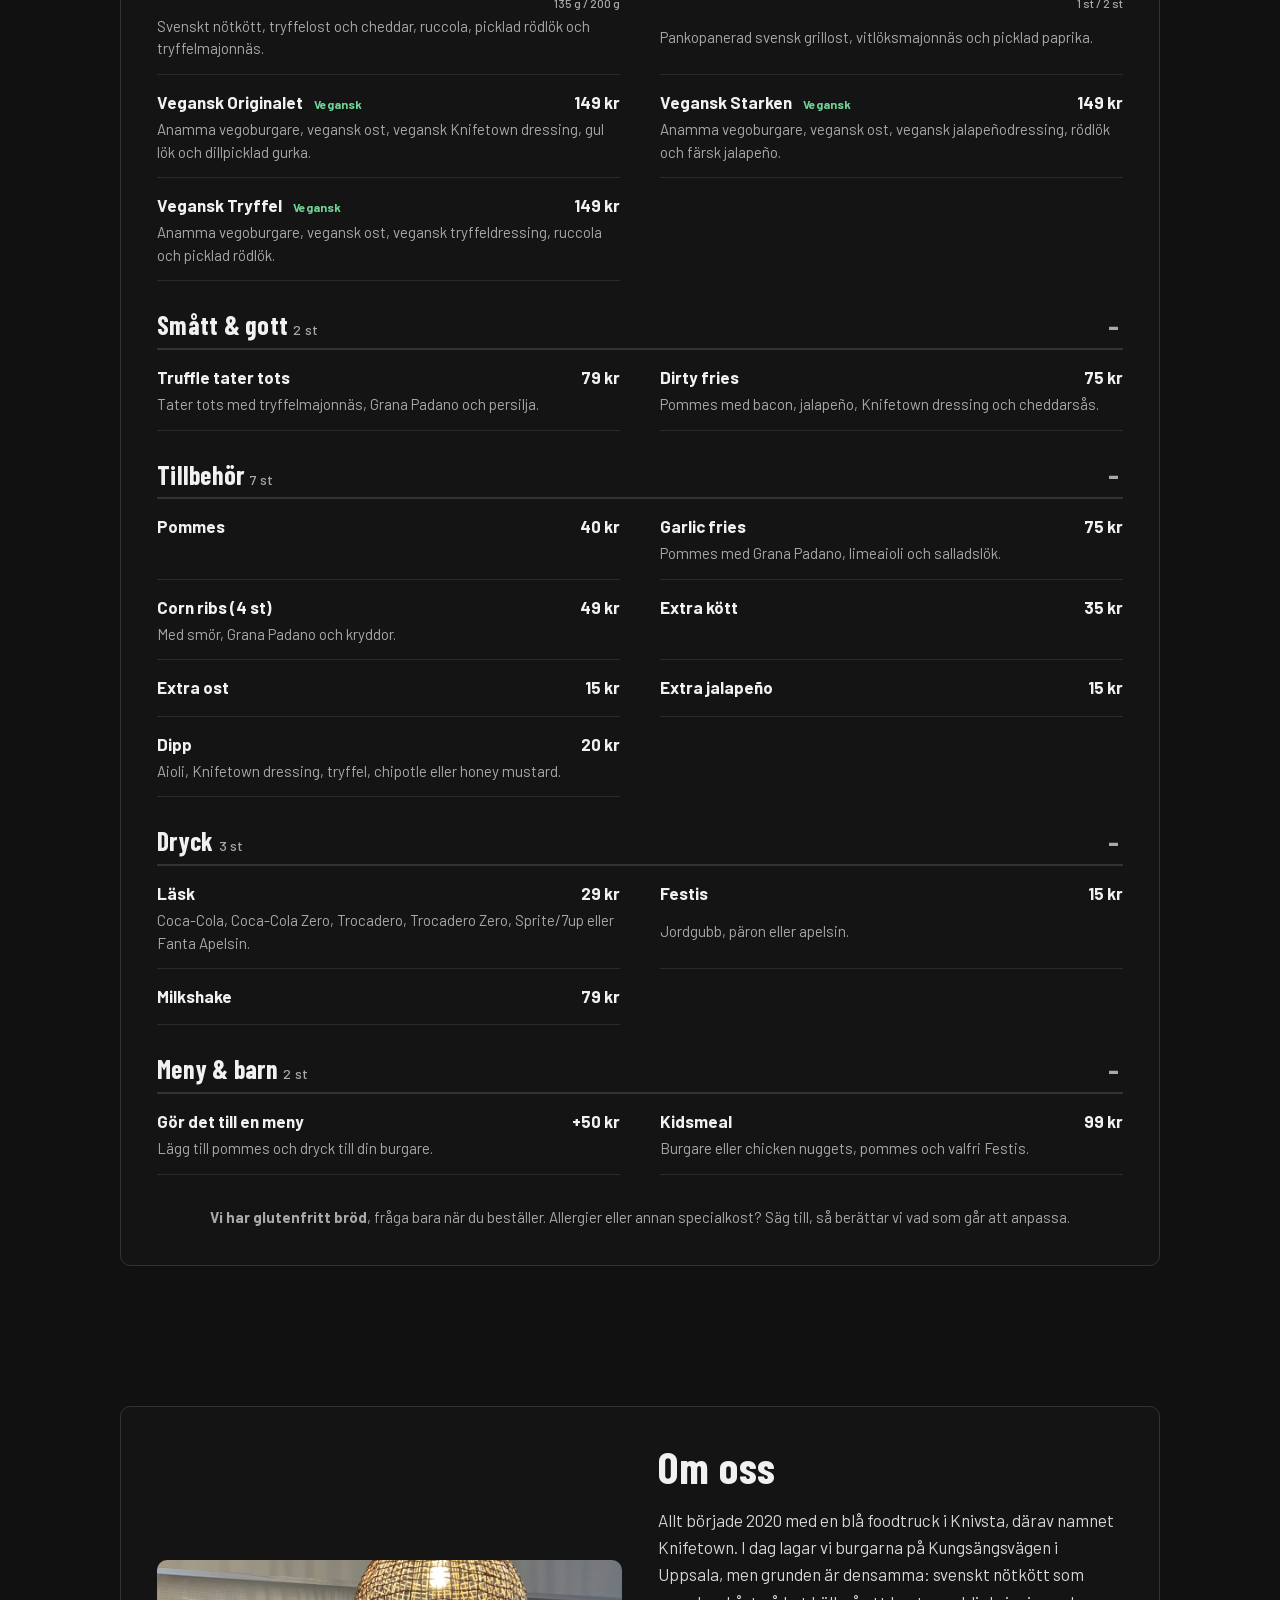
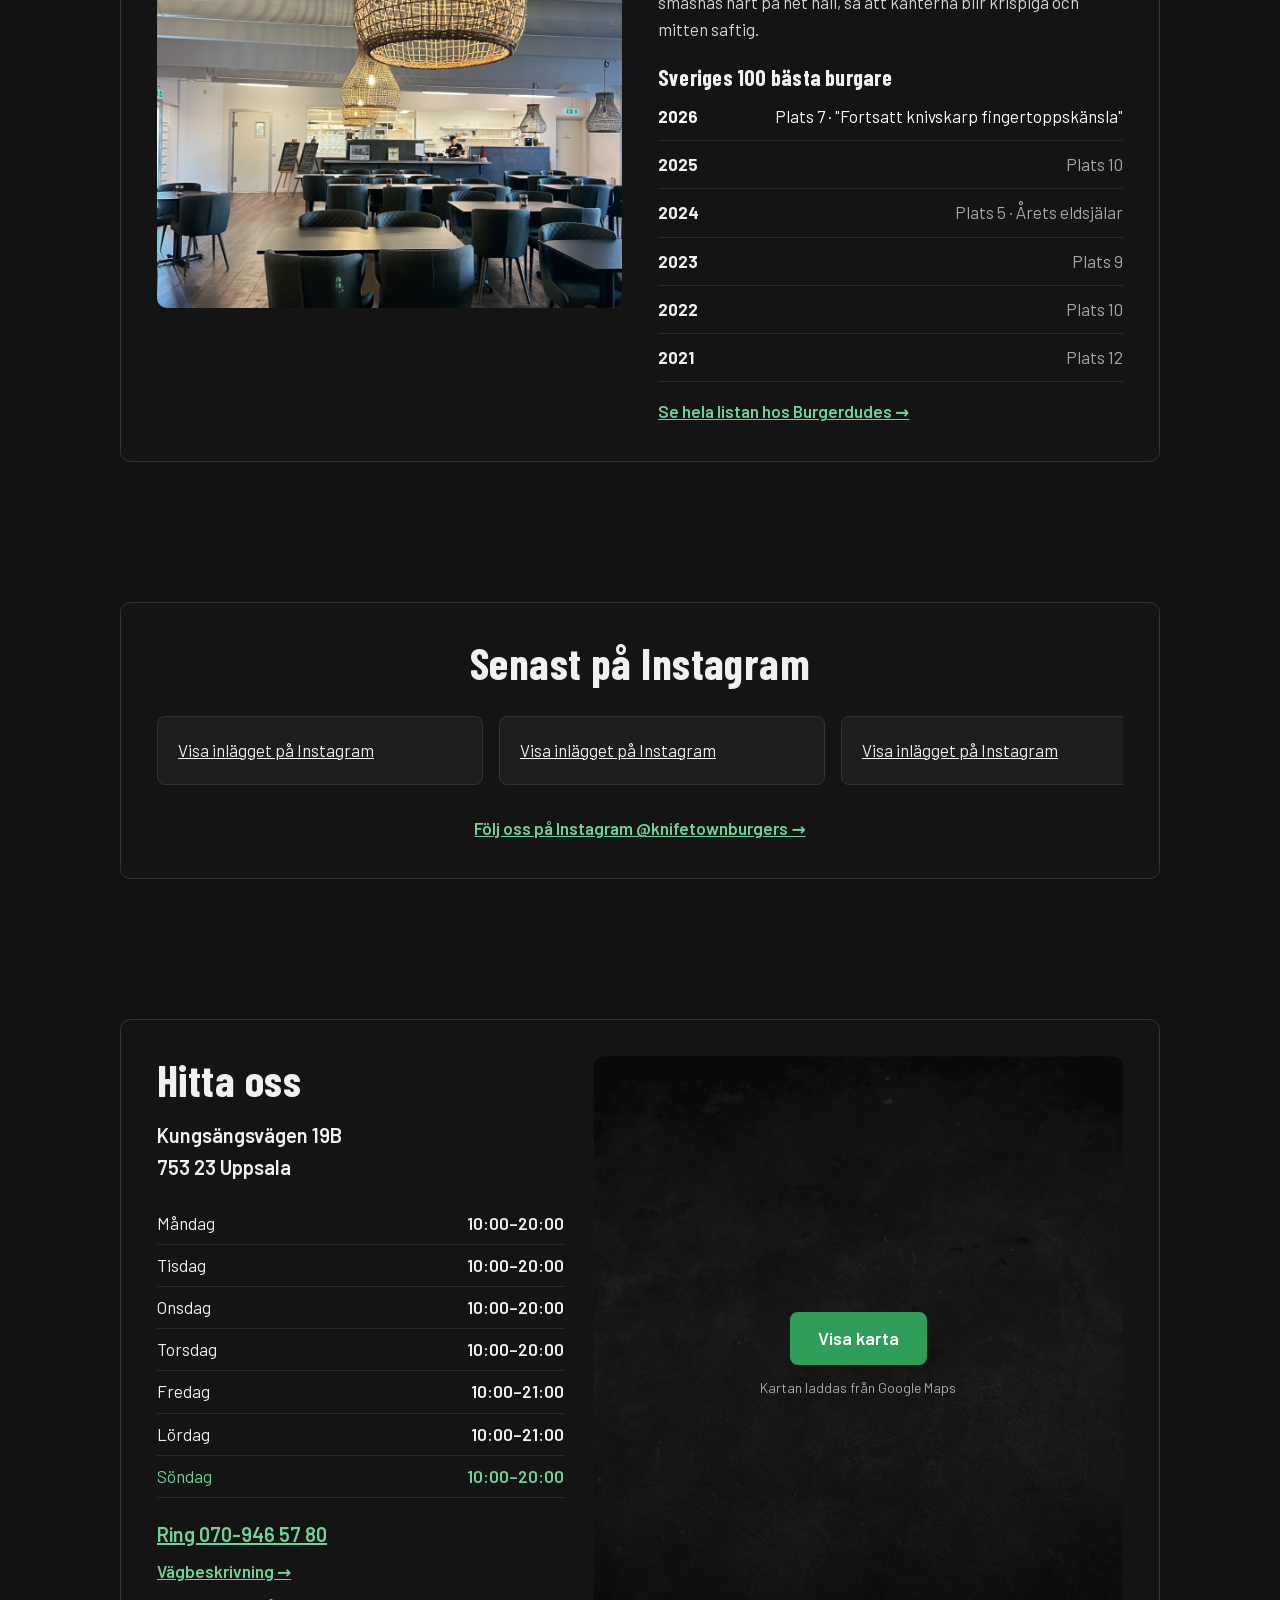
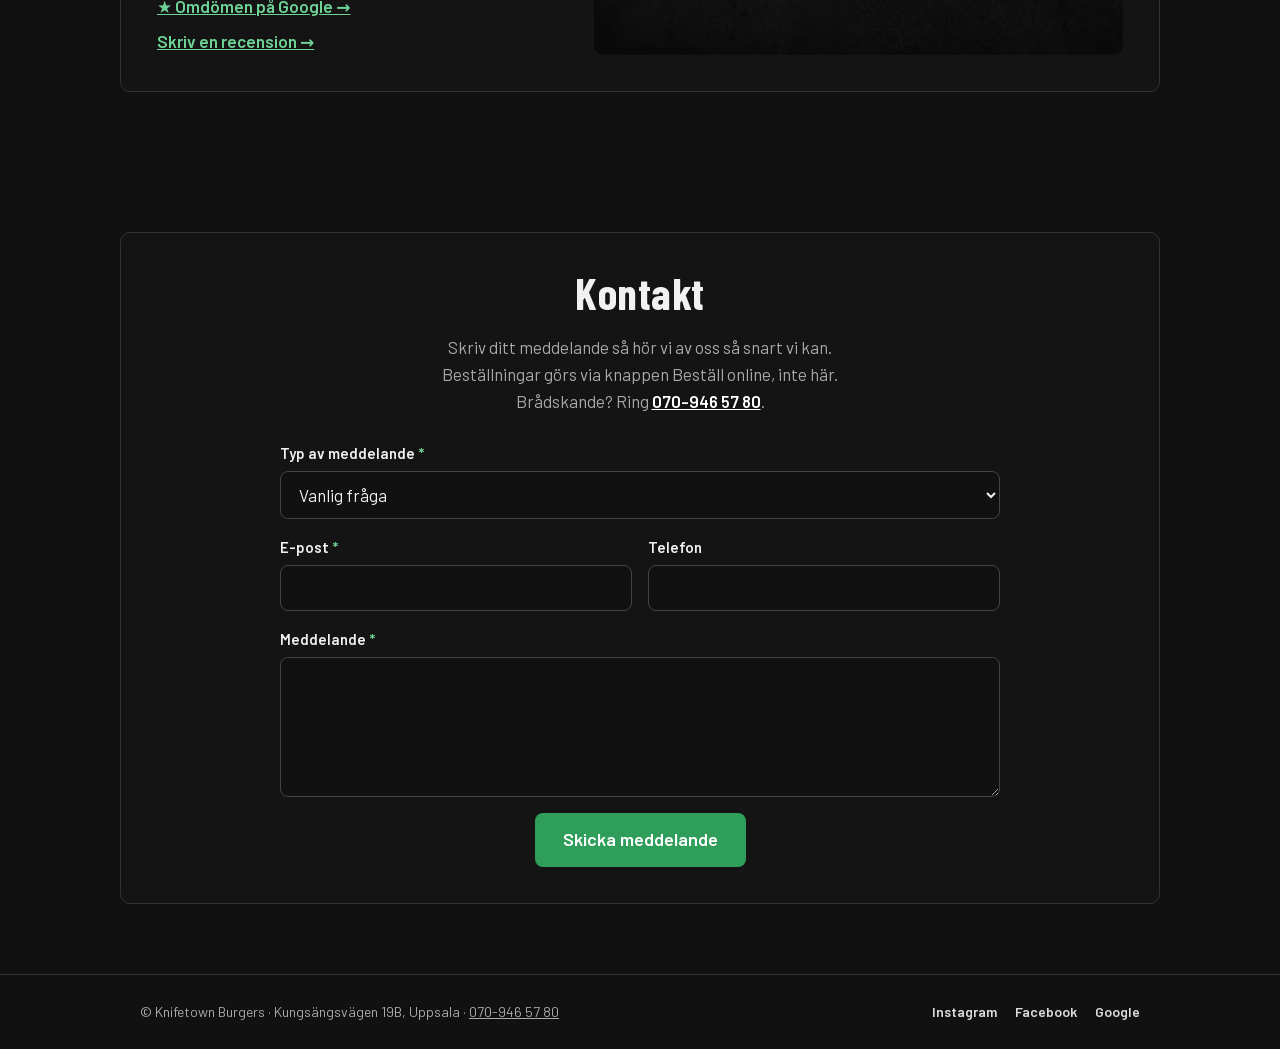
==== commit dea5764f: "Google-profil, SEO, Ej lunch-etikett och glutenfritt bröd Vägbeskrivning, omdömen och recensionslänk" ====
--- a/klassisk/index.html
+++ b/klassisk/index.html
@@ -4,23 +4,84 @@
 <meta charset="utf-8">
 <meta name="viewport" content="width=device-width, initial-scale=1">
 <meta name="robots" content="noindex">
-<title>Knifetown Burgers – Uppsala</title>
-<meta name="description" content="Burgare på svenskt nötkött på Kungsängsvägen 19B i Uppsala. Plats 7 på Sveriges 100 bästa burgare 2026, topp 10 fem år i rad. Beställ online.">
+<title>Knifetown Burgers – smashburgare i Uppsala, topp 10 i Sverige</title>
+<meta name="description" content="Smashburgare på svenskt nötkött på Kungsängsvägen 19B i Uppsala. Plats 7 på Sveriges 100 bästa burgare 2026, topp 10 fem år i rad. Beställ online.">
+<meta property="og:type" content="website">
+<meta property="og:site_name" content="Knifetown Burgers">
+<meta property="og:locale" content="sv_SE">
+<meta property="og:title" content="Knifetown Burgers – smashburgare i Uppsala, topp 10 i Sverige">
+<meta property="og:description" content="Smashburgare på svenskt nötkött på Kungsängsvägen 19B i Uppsala. Plats 7 på Sveriges 100 bästa burgare 2026, topp 10 fem år i rad. Beställ online.">
+<meta property="og:url" content="https://knifetown.sluggan.com/klassisk/">
+<meta property="og:image" content="https://knifetown.sluggan.com/img/burgare.jpg">
+<meta property="og:image:alt" content="Smashburgare med cheddar från Knifetown Burgers">
+<meta name="twitter:card" content="summary_large_image">
 <link rel="icon" href="../img/favicon.png">
 <link rel="stylesheet" href="../fonts/fonts.css">
 <script type="application/ld+json">
 {
   "@context": "https://schema.org",
   "@type": "Restaurant",
+  "@id": "https://knifetownburgers.se/#restaurang",
   "name": "Knifetown Burgers",
-  "servesCuisine": "Hamburgare",
+  "alternateName": "Knifetown Burgers Uppsala",
+  "description": "Smashburgare på svenskt nötkött i Uppsala. Startade som foodtruck i Knivsta 2020.",
+  "url": "https://knifetownburgers.se/",
+  "image": "https://knifetown.sluggan.com/img/burgare.jpg",
+  "logo": "https://knifetown.sluggan.com/img/logo.png",
   "telephone": "+46709465780",
-  "address": {"@type": "PostalAddress", "streetAddress": "Kungsängsvägen 19B", "postalCode": "753 23", "addressLocality": "Uppsala", "addressCountry": "SE"},
+  "servesCuisine": [
+    "Hamburgare",
+    "Smashburgare"
+  ],
+  "priceRange": "69–200 kr",
+  "menu": "https://knifetownburgers.se/#meny",
+  "acceptsReservations": false,
+  "geo": {"@type": "GeoCoordinates", "latitude": 59.8467515, "longitude": 17.6700466},
+  "hasMap": "https://maps.google.com/?cid=10354588699820750538",
+  "address": {
+    "@type": "PostalAddress",
+    "streetAddress": "Kungsängsvägen 19B",
+    "postalCode": "753 23",
+    "addressLocality": "Uppsala",
+    "addressCountry": "SE"
+  },
   "openingHoursSpecification": [
-    {"@type": "OpeningHoursSpecification", "dayOfWeek": ["Monday","Tuesday","Wednesday","Thursday","Sunday"], "opens": "10:00", "closes": "20:00"},
-    {"@type": "OpeningHoursSpecification", "dayOfWeek": ["Friday","Saturday"], "opens": "10:00", "closes": "21:00"}
+    {
+      "@type": "OpeningHoursSpecification",
+      "dayOfWeek": [
+        "Monday",
+        "Tuesday",
+        "Wednesday",
+        "Thursday",
+        "Sunday"
+      ],
+      "opens": "10:00",
+      "closes": "20:00"
+    },
+    {
+      "@type": "OpeningHoursSpecification",
+      "dayOfWeek": [
+        "Friday",
+        "Saturday"
+      ],
+      "opens": "10:00",
+      "closes": "21:00"
+    }
   ],
-  "sameAs": ["https://www.instagram.com/knifetownburgers/", "https://www.facebook.com/profile.php?id=100063505151036"]
+  "award": [
+    "Sveriges 100 bästa burgare 2026, plats 7",
+    "Sveriges 100 bästa burgare 2025, plats 10",
+    "Sveriges 100 bästa burgare 2024, plats 5"
+  ],
+  "potentialAction": {
+    "@type": "OrderAction",
+    "target": "https://qopla.com/restaurant/knifetown-burgers-/qQALLpRyEO/order"
+  },
+  "sameAs": [
+    "https://www.instagram.com/knifetownburgers/",
+    "https://www.facebook.com/profile.php?id=100063505151036",
+    "https://maps.google.com/?cid=10354588699820750538"
+  ]
 }
 </script>
 <style>
@@ -93,7 +154,9 @@
 .item .pr{font-weight:700;white-space:nowrap;text-align:right}
 .item .pr small{display:block;font-size:12px;font-weight:500;color:var(--muted)}
 .item p{grid-column:1 / 3;margin:0;color:var(--muted);font-size:15px;line-height:1.5}
-body.lunch .item.no-lunch{opacity:.35}
+body.lunch .item.no-lunch{opacity:.55}
+.item .v.nl{display:none;color:#ef6b5d}
+body.lunch .item .v.nl{display:inline}
 @media (max-width:760px){.items{grid-template-columns:1fr}.panel{padding:24px 18px}}
 
 /* om oss */
@@ -124,7 +187,9 @@
 .hours td{padding:7px 0;border-bottom:1px solid #2a2a2a}
 .hours td:last-child{text-align:right;font-weight:600}
 .hours tr.today td{color:#6fd396}
-.find .tel{display:inline-block;margin:20px 0 0;font-size:20px;font-weight:600;color:#6fd396}
+.find-links{display:grid;gap:8px;margin-top:20px}
+.find-links a{font-weight:600;color:#6fd396}
+.find-links a:first-child{font-size:20px}
 .map{min-height:340px;height:100%;border-radius:10px;overflow:hidden;background:#111 url("../img/bakgrund.jpg") center/cover}
 .map iframe{width:100%;height:100%;min-height:340px;border:0;display:block}
 .map-load{width:100%;height:100%;min-height:340px;display:grid;place-content:center;justify-items:center;gap:12px;background:rgba(17,17,17,.55);border:0;color:var(--text);cursor:pointer;font:inherit}
@@ -224,7 +289,7 @@
       <summary><h3>Smått &amp; gott <small>2 st</small></h3></summary>
       <div class="items">
         <div class="item"><b>Truffle tater tots</b><span class="pr">79 kr</span><p>Tater tots med tryffelmajonnäs, Grana Padano och persilja.</p></div>
-        <div class="item no-lunch"><b>Dirty fries</b><span class="pr">75 kr</span><p>Pommes med bacon, jalapeño, Knifetown dressing och cheddarsås.</p></div>
+        <div class="item no-lunch"><b>Dirty fries <span class="v nl">Ej lunch</span></b><span class="pr">75 kr</span><p>Pommes med bacon, jalapeño, Knifetown dressing och cheddarsås.</p></div>
       </div>
     </details>
     <details class="cat" open>
@@ -232,7 +297,7 @@
       <div class="items">
         <div class="item"><b>Pommes</b><span class="pr">40 kr</span></div>
         <div class="item"><b>Garlic fries</b><span class="pr">75 kr</span><p>Pommes med Grana Padano, limeaioli och salladslök.</p></div>
-        <div class="item no-lunch"><b>Corn ribs (4 st)</b><span class="pr">49 kr</span><p>Med smör, Grana Padano och kryddor.</p></div>
+        <div class="item no-lunch"><b>Corn ribs (4 st) <span class="v nl">Ej lunch</span></b><span class="pr">49 kr</span><p>Med smör, Grana Padano och kryddor.</p></div>
         <div class="item"><b>Extra kött</b><span class="pr">35 kr</span></div>
         <div class="item"><b>Extra ost</b><span class="pr">15 kr</span></div>
         <div class="item"><b>Extra jalapeño</b><span class="pr">15 kr</span></div>
@@ -250,11 +315,11 @@
     <details class="cat" open>
       <summary><h3>Meny &amp; barn <small>2 st</small></h3></summary>
       <div class="items">
-        <div class="item no-lunch"><b>Gör det till en meny</b><span class="pr">+50 kr</span><p>Lägg till pommes och dryck till din burgare.</p></div>
+        <div class="item no-lunch"><b>Gör det till en meny <span class="v nl">Ej lunch</span></b><span class="pr">+50 kr</span><p>Lägg till pommes och dryck till din burgare.</p></div>
         <div class="item"><b>Kidsmeal</b><span class="pr">99 kr</span><p>Burgare eller chicken nuggets, pommes och valfri Festis.</p></div>
       </div>
     </details>
-    <p class="allergy">Allergier eller specialkost? Säg till när du beställer, så berättar vi vad som går att anpassa.</p>
+    <p class="allergy"><b>Vi har glutenfritt bröd</b>, fråga bara när du beställer. Allergier eller annan specialkost? Säg till, så berättar vi vad som går att anpassa.</p>
   </div>
 </section>
 
@@ -306,7 +371,12 @@
         <tr data-d="6"><td>Lördag</td><td>10:00–21:00</td></tr>
         <tr data-d="0"><td>Söndag</td><td>10:00–20:00</td></tr>
       </table>
-      <a class="tel" href="tel:+46709465780">Ring 070-946 57 80</a>
+      <div class="find-links">
+        <a href="tel:+46709465780">Ring 070-946 57 80</a>
+        <a href="https://www.google.com/maps/dir/?api=1&amp;destination=Knifetown+Burgers+Uppsala&amp;destination_place_id=ChIJpVhw3bm5X0YRyvYWwI_jso8" target="_blank" rel="noopener">Vägbeskrivning →</a>
+        <a href="https://maps.google.com/?cid=10354588699820750538" target="_blank" rel="noopener">★ Omdömen på Google →</a>
+        <a href="https://search.google.com/local/writereview?placeid=ChIJpVhw3bm5X0YRyvYWwI_jso8" target="_blank" rel="noopener">Skriv en recension →</a>
+      </div>
     </div>
     <div class="map" id="map"><button type="button" class="map-load"><span class="btn">Visa karta</span><small>Kartan laddas från Google Maps</small></button></div>
   </div>
@@ -339,6 +409,7 @@
     <div class="social">
       <a href="https://www.instagram.com/knifetownburgers/" target="_blank" rel="noopener">Instagram</a>
       <a href="https://www.facebook.com/profile.php?id=100063505151036" target="_blank" rel="noopener">Facebook</a>
+      <a href="https://maps.google.com/?cid=10354588699820750538" target="_blank" rel="noopener">Google</a>
     </div>
   </div>
 </footer>
@@ -386,7 +457,7 @@
 
 // kartan laddas först vid klick (ingen Google-spårning innan dess)
 document.querySelector(".map-load").addEventListener("click", () => {
-  document.getElementById("map").innerHTML = '<iframe title="Karta till Knifetown Burgers" src="https://www.google.com/maps?q=Kungs%C3%A4ngsv%C3%A4gen+19B,+753+23+Uppsala&output=embed"></iframe>';
+  document.getElementById("map").innerHTML = '<iframe title="Karta till Knifetown Burgers" src="https://www.google.com/maps/embed?pb=!1m18!1m12!1m3!1d1691.407983902509!2d17.785137976135005!3d59.7255966634627!2m3!1f0!2f0!3f0!3m2!1i1024!2i768!4f13.1!3m3!1m2!1s0x465fb9b9dd7058a5%3A0x8fb2e38fc016f6ca!2sKnifetown%20Burgers!5e0!3m2!1ssv!2sse!4v1653653397197!5m2!1ssv!2sse"></iframe>';
 });
 </script>
 <script async src="https://www.instagram.com/embed.js"></script>
